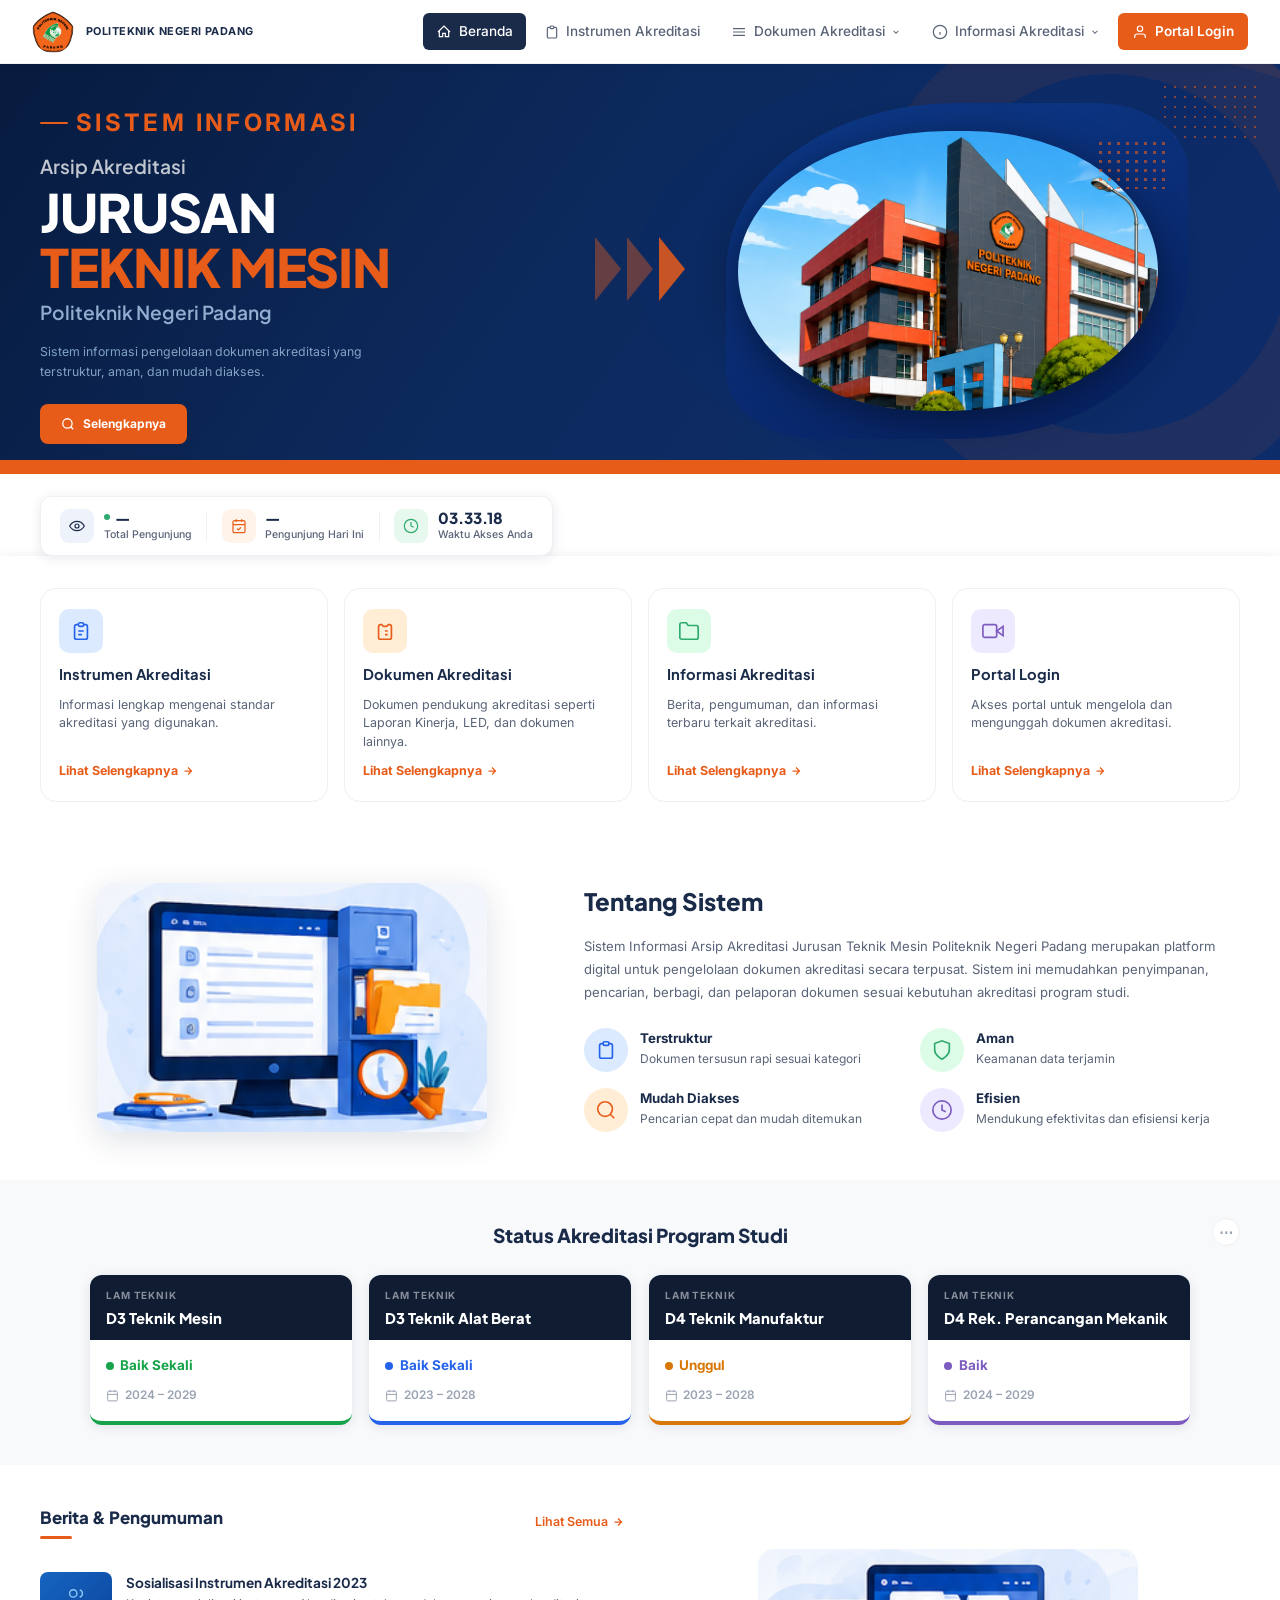
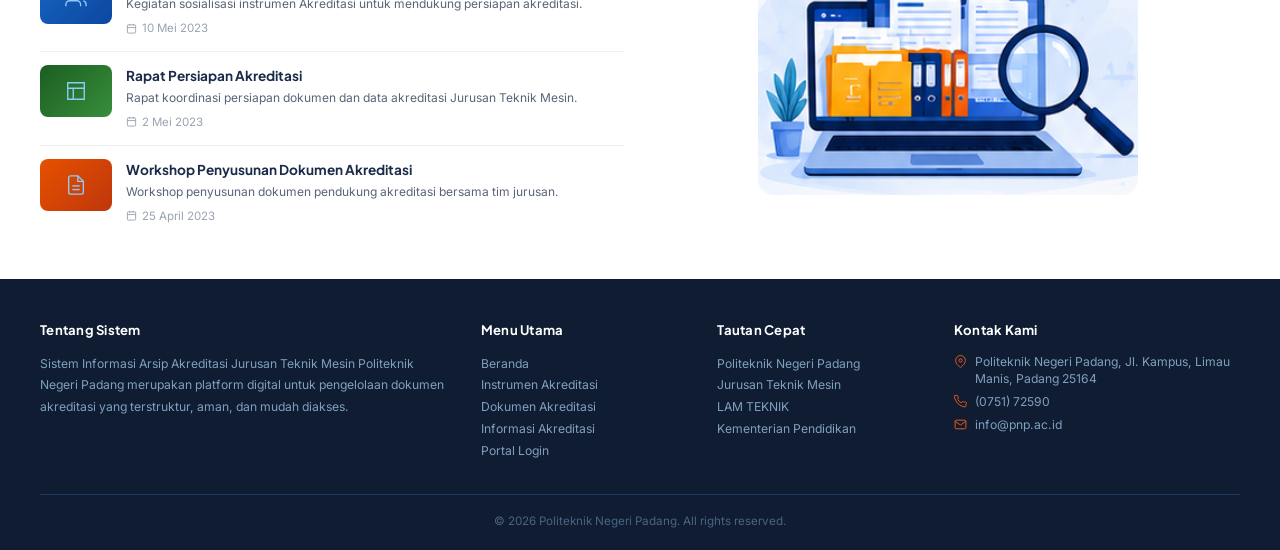
==== index.html @ b5546f2d "Update konten website" ====
<!DOCTYPE html>
<html lang="id">
<head>
  <meta charset="UTF-8" />
  <meta name="viewport" content="width=device-width, initial-scale=1.0" />
  <title>Arsip Akreditasi JTM – Politeknik Negeri Padang</title>
  <link href="https://fonts.googleapis.com/css2?family=Plus+Jakarta+Sans:wght@400;500;600;700;800&family=Inter:wght@400;500;600&display=swap" rel="stylesheet" />
  <style>
    :root {
      --navy:    #1a2b4a;
      --navy-dk: #0f1c32;
      --orange:  #e85c1a;
      --orange-lt: #f47c44;
      --sky:     #d6eaf8;
      --white:   #ffffff;
      --gray-50: #f8f9fb;
      --gray-100:#eef0f4;
      --gray-400:#9aa3b2;
      --gray-600:#5a6478;
      --gray-800:#2d3444;
      --green:   #2eab6e;
      --purple:  #7c5cbf;
      --r: 10px;
      --r-lg: 16px;
      --shadow: 0 2px 12px rgba(26,43,74,.10);
      --shadow-lg: 0 8px 32px rgba(26,43,74,.14);
    }

    *, *::before, *::after { box-sizing: border-box; margin: 0; padding: 0; }

html {
    scroll-behavior: smooth;
}

#tentang {
    scroll-margin-top: 100px;
}

    body {
      font-family: 'Inter', sans-serif;
      background: var(--white);
      color: var(--gray-800);
      line-height: 1.6;
    }

    /* NAVBAR */
    nav {
      position: sticky; top: 0; z-index: 100;
      background: var(--white);
      border-bottom: 1px solid var(--gray-100);
      box-shadow: 0 1px 8px rgba(0,0,0,.06);
      display: flex; align-items: center;
      padding: 0 2rem;
      height: 64px;
      gap: 1.5rem;
    }
    .nav-brand { display: flex; align-items: center; gap: .75rem; text-decoration: none; }
    .nav-logo { width: 42px; height: 42px; background: transparent; border-radius: 50%; display: flex; align-items: center; justify-content: center; flex-shrink: 0; }
    .nav-brand-text { line-height: 1.1; }
    .nav-brand-text .inst { font-size: .68rem; font-weight: 700; color: var(--navy); letter-spacing: .04em; text-transform: uppercase; }
    .nav-links { display: flex; gap: .25rem; margin-left: auto; align-items: center; list-style: none; }
    .nav-links a {
      display: flex; align-items: center; gap: .4rem;
      padding: .45rem .85rem; border-radius: 6px;
      font-size: .85rem; font-weight: 500;
      color: var(--gray-600); text-decoration: none;
      transition: background .15s, color .15s;
    }
    .nav-links a:hover { background: var(--gray-50); color: var(--navy); }
    .nav-links a.active { background: var(--navy); color: var(--white); }
    .nav-links .btn-login {
      background: var(--orange); color: var(--white);
      border-radius: 6px; padding: .45rem .9rem;
      font-size: .85rem; font-weight: 600;
      text-decoration: none; transition: background .15s;
    }
    .nav-links .btn-login:hover { background: var(--orange-lt); }
    .nav-icon { width: 16px; height: 16px; stroke: currentColor; fill: none; stroke-width: 1.8; }

    /* DROPDOWN */
    .nav-item { position: relative; }
    .nav-item > a {
      display: flex; align-items: center; gap: .4rem;
      padding: .45rem .85rem; border-radius: 6px;
      font-size: .85rem; font-weight: 500;
      color: var(--gray-600); text-decoration: none;
      transition: background .15s, color .15s;
      cursor: pointer;
    }
    .nav-item > a:hover { background: var(--gray-50); color: var(--navy); }
    .nav-item .chevron { width: 10px; height: 10px; stroke: currentColor; fill: none; stroke-width: 2.5; transition: transform .2s; }
    .dropdown-menu {
      display: none;
      position: absolute; top: calc(100% + 8px); left: 0;
      background: var(--white);
      border: 1px solid var(--gray-100);
      border-radius: 10px;
      box-shadow: 0 8px 32px rgba(26,43,74,.14);
      min-width: 220px;
      padding: .4rem 0;
      z-index: 200;
    }
    .dropdown-menu a {
      display: flex; align-items: center; gap: .5rem;
      padding: .55rem 1rem;
      font-size: .82rem; font-weight: 500;
      color: var(--gray-600); text-decoration: none;
      border-radius: 0;
      transition: background .12s, color .12s;
    }
    .dropdown-menu a:hover { background: var(--gray-50); color: var(--navy); }
    .dropdown-menu .dot { width: 6px; height: 6px; border-radius: 50%; background: var(--orange); flex-shrink: 0; }

    /* HERO */
    .hero {
      position: relative;
      height: 410px;
      background: linear-gradient(125deg, #071b3e 0%, #0d2a5e 45%, #102f6e 100%);
      display: grid;
      grid-template-columns: 1fr 1fr;
      overflow: hidden;
    }
    .hero-arc {
      position: absolute; right: -80px; top: -60px;
      width: 500px; height: 500px; border-radius: 50%;
      border: 70px solid var(--orange); opacity: .15;
      z-index: 1; pointer-events: none;
    }
    .hero::before {
      content: ''; position: absolute;
      top: 18px; right: 20px;
      width: 100px; height: 60px;
      background-image: radial-gradient(circle, rgba(232,92,26,.55) 1.5px, transparent 1.5px);
      background-size: 10px 10px;
      pointer-events: none;
      z-index: 2;
    }
    .hero-wave { position: absolute; bottom: 0; right: 0; width: 58%; height: 100%; pointer-events: none; z-index: 1; }
    .hero-wave svg { width: 100%; height: 100%; }
    .hero-content {
      position: relative; z-index: 3;
      display: flex; flex-direction: column; justify-content: center;
      padding: 2.5rem 2rem 2rem 2.5rem;
    }
    .hero-eyebrow {
      font-size: 1.5rem; font-weight: 700; letter-spacing: .14em;
      text-transform: uppercase; color: var(--orange);
      margin-bottom: .55rem;
      display: flex; align-items: center; gap: .5rem;
    }
    .hero-eyebrow::before { content: ''; display: inline-block; width: 28px; height: 2px; background: var(--orange); border-radius: 2px; }
    .hero-title-sm { font-family: 'Plus Jakarta Sans', sans-serif; font-size: 1.2rem; font-weight: 600; color: rgba(255,255,255,.75); margin-bottom: .1rem; }
    .hero-title { font-family: 'Plus Jakarta Sans', sans-serif; font-size: 3.3rem; font-weight: 800; line-height: 1.05; color: var(--white); letter-spacing: -.02em; margin-bottom: .15rem; }
    .hero-title span { color: var(--orange); display: block; }
    .hero-subtitle { font-family: 'Plus Jakarta Sans', sans-serif; font-size: 1.2rem; font-weight: 600; color: rgba(180,210,240,.8); margin-bottom: .9rem; }
    .hero-desc { font-size: .77rem; color: rgba(160,195,225,.8); max-width: 360px; margin-bottom: 1.4rem; line-height: 1.6; }
    .btn-primary {
      display: inline-flex; align-items: center; gap: .5rem;
      background: var(--orange); color: var(--white);
      font-weight: 700; font-size: .75rem;
      padding: .65rem 1.3rem; border-radius: 8px;
      text-decoration: none; border: none; cursor: pointer;
      transition: background .15s, transform .15s;
      width: fit-content; margin-bottom: 1.6rem;
    }
    .btn-primary:hover { background: var(--orange-lt); transform: translateY(-1px); }
    .btn-primary svg { width: 14px; height: 14px; stroke: currentColor; fill: none; stroke-width: 2.2; }
    .hero-visual { position: relative; z-index: 3; display: flex; align-items: center; justify-content: center; padding: 0 1.5rem 1.5rem 0; }
    .hero-img-wrap { position: relative; width: 100%; max-width: 420px; height: 280px; }
    .hero-img-bg { position: absolute; right: -30px; top: 50%; transform: translateY(-50%); width: 110%; height: 120%; background: linear-gradient(160deg, #0d3a8a 0%, #072060 100%); border-radius: 50% 20% 50% 20%; z-index: 0; }
    .hero-img-container { position: relative; z-index: 2; width: 100%; height: 100%; border-radius: 50% 45% 50% 45% / 50% 50% 50% 50%; overflow: hidden; box-shadow: 0 8px 40px rgba(0,0,0,.45); }
    .hero-img-container img { width: 100%; height: 100%; object-fit: cover; object-position: 40% 20%; }
    .hero-chevrons { position: absolute; left: 50%; top: 50%; transform: translate(-50%, -50%); z-index: 4; display: flex; gap: 6px; }
    .chev { display: block; width: 0; height: 0; border-top: 32px solid transparent; border-bottom: 32px solid transparent; border-left: 26px solid rgba(232,92,26,.85); }
    .chev.dim { border-left-color: rgba(232,92,26,.4); }
    .deco-dots { position: absolute; top: 8px; right: -8px; width: 70px; height: 50px; background-image: radial-gradient(circle, rgba(232,92,26,.6) 1.5px, transparent 1.5px); background-size: 9px 9px; z-index: 5; }
    .hero-bottom-curve { position: absolute; bottom: 0; left: 0; right: 0; height: 14px; background: var(--orange); z-index: 4; }

    /* FEATURE CARDS */
    .features { display: grid; grid-template-columns: repeat(4, 1fr); gap: 1rem; padding: 2rem 2.5rem; background: var(--white); box-shadow: var(--shadow); }
    .feat-card { display: flex; flex-direction: column; gap: .6rem; padding: 1.25rem 1.1rem; border: 1px solid var(--gray-100); border-radius: var(--r-lg); background: var(--white); cursor: pointer; transition: box-shadow .2s, transform .2s; }
    .feat-card:hover { box-shadow: var(--shadow-lg); transform: translateY(-2px); }
    .feat-icon-wrap { width: 44px; height: 44px; border-radius: 10px; display: flex; align-items: center; justify-content: center; }
    .feat-icon-wrap.blue { background: #dbeafe; } .feat-icon-wrap.orange { background: #ffedd5; }
    .feat-icon-wrap.green { background: #dcfce7; } .feat-icon-wrap.purple { background: #ede9fe; }
    .feat-icon { width: 22px; height: 22px; stroke-width: 1.8; fill: none; }
    .feat-icon.blue { stroke: #2563eb; } .feat-icon.orange { stroke: var(--orange); }
    .feat-icon.green { stroke: var(--green); } .feat-icon.purple { stroke: var(--purple); }
    .feat-card h3 { font-family: 'Plus Jakarta Sans', sans-serif; font-size: .92rem; font-weight: 700; color: var(--navy); }
    .feat-card p { font-size: .78rem; color: var(--gray-600); line-height: 1.5; flex: 1; }
    .feat-link { display: inline-flex; align-items: center; gap: .3rem; font-size: .78rem; font-weight: 700; color: var(--orange); text-decoration: none; }
    .feat-link:hover { text-decoration: underline; }
    .feat-link svg { width: 12px; height: 12px; stroke: currentColor; fill: none; stroke-width: 2.5; }

    /* ABOUT SECTION */
    .about-section {
      display: grid;
      grid-template-columns: 1fr 1.3fr;
      gap: 2.5rem;
      padding: 3rem 2.5rem;
      background: var(--white);
      align-items: center;
    }
    .about-visual {
      display: flex; align-items: center; justify-content: center;
    }
    .about-visual img {
      width: 100%; border-radius: var(--r-lg);
      box-shadow: var(--shadow-lg);
      max-height: 320px; object-fit: cover;
    }
    .about-visual-placeholder {
      width: 100%; height: 280px;
      background: linear-gradient(135deg, #dbeafe 0%, #ede9fe 100%);
      border-radius: var(--r-lg);
      display: flex; align-items: center; justify-content: center;
      flex-direction: column; gap: 1rem;
    }
    .about-visual-placeholder svg { width: 80px; height: 80px; stroke: #2563eb; fill: none; stroke-width: 1; opacity: .5; }
    .about-visual-placeholder span { font-size: .8rem; color: var(--gray-400); }
    .about-title {
      font-family: 'Plus Jakarta Sans', sans-serif;
      font-size: 1.5rem; font-weight: 800;
      color: var(--navy); margin-bottom: .9rem;
    }
    .about-desc {
      font-size: .82rem; color: var(--gray-600);
      line-height: 1.75; margin-bottom: 1.5rem;
    }
    .about-features {
      display: grid; grid-template-columns: 1fr 1fr;
      gap: 1rem;
    }
    .about-feat {
      display: flex; align-items: flex-start;
      gap: .75rem;
    }
    .about-feat-icon {
      width: 44px; height: 44px; border-radius: 50%;
      display: flex; align-items: center; justify-content: center;
      flex-shrink: 0;
    }
    .about-feat-icon.blue { background: #dbeafe; }
    .about-feat-icon.green { background: #dcfce7; }
    .about-feat-icon.orange { background: #ffedd5; }
    .about-feat-icon.purple { background: #ede9fe; }
    .about-feat strong { font-size: .83rem; font-weight: 700; color: var(--navy); display: block; margin-bottom: .1rem; }
    .about-feat p { font-size: .75rem; color: var(--gray-600); margin: 0; line-height: 1.4; }

    /* PRODI STATUS SECTION (Kartu Info Program Studi) */
    .prodi-section {
      padding: 2.5rem 2.5rem;
      background: var(--gray-50);
      position: relative;
    }
    .prodi-section-title {
      text-align: center;
      font-family: 'Plus Jakarta Sans', sans-serif;
      font-size: 1.2rem; font-weight: 800;
      color: var(--navy);
      margin-bottom: 1.5rem;
    }
    .prodi-more {
      position: absolute; top: 2.4rem; right: 2.5rem;
      width: 28px; height: 28px; border-radius: 50%;
      background: var(--white); border: 1px solid var(--gray-100);
      display: flex; align-items: center; justify-content: center;
      color: var(--gray-400); font-weight: 700; font-size: .9rem;
      cursor: pointer;
    }
    .prodi-grid {
      display: grid; grid-template-columns: repeat(4, 1fr);
      gap: 1.1rem; max-width: 1100px; margin: 0 auto;
    }
    .prodi-card {
      background: var(--white);
      border-radius: 12px;
      overflow: hidden;
      box-shadow: var(--shadow);
      border-bottom: 4px solid var(--prodi-color, var(--green));
      transition: box-shadow .2s, transform .2s;
    }
    .prodi-card:hover { box-shadow: var(--shadow-lg); transform: translateY(-2px); }
    .prodi-card-header {
      background: var(--navy-dk);
      padding: .85rem 1rem .8rem;
    }
    .prodi-lembaga {
      font-size: .62rem; font-weight: 700;
      letter-spacing: .09em; text-transform: uppercase;
      color: rgba(255,255,255,.5);
      margin-bottom: .3rem;
    }
    .prodi-name {
      font-family: 'Plus Jakarta Sans', sans-serif;
      font-size: .92rem; font-weight: 800;
      color: var(--white); line-height: 1.25;
    }
    .prodi-card-body { padding: .95rem 1rem 1.05rem; }
    .prodi-status {
      display: flex; align-items: center; gap: .4rem;
      font-size: .84rem; font-weight: 700;
      color: var(--prodi-color, var(--green));
      margin-bottom: .55rem;
    }
    .prodi-status .dot {
      width: 8px; height: 8px; border-radius: 50%;
      background: var(--prodi-color, var(--green));
      flex-shrink: 0;
    }
    .prodi-tahun {
      display: flex; align-items: center; gap: .35rem;
      font-size: .74rem; color: var(--gray-400); font-weight: 600;
    }
    .prodi-tahun svg { width: 13px; height: 13px; stroke: currentColor; fill: none; stroke-width: 1.8; }

    /* STATS SECTION (legacy - kept for reference, unused) */
    .stats-section-title {
      font-family: 'Plus Jakarta Sans', sans-serif;
      font-size: 1.1rem; font-weight: 800;
      color: var(--navy); margin-bottom: 1.5rem;
      position: relative; display: inline-block;
    }
    .stats-section-title::before,
    .stats-section-title::after {
      content: ''; position: absolute;
      top: 50%; transform: translateY(-50%);
      width: 40px; height: 2px;
      background: var(--orange); border-radius: 2px;
    }
    .stats-section-title::before { right: calc(100% + 12px); }
    .stats-section-title::after  { left:  calc(100% + 12px); }

    /* MAIN CONTENT */
    .main-content { display: grid; grid-template-columns: 1fr 1fr; gap: 2rem; padding: 2.5rem; background: var(--white); align-items: center; }
    .section-header { display: flex; align-items: center; justify-content: space-between; margin-bottom: 1.2rem; }
    .section-title { font-family: 'Plus Jakarta Sans', sans-serif; font-size: 1.05rem; font-weight: 800; color: var(--navy); position: relative; padding-bottom: .4rem; }
    .section-title::after { content: ''; position: absolute; bottom: 0; left: 0; width: 32px; height: 3px; background: var(--orange); border-radius: 2px; }
    .link-all { font-size: .78rem; font-weight: 600; color: var(--orange); text-decoration: none; display: flex; align-items: center; gap: .25rem; }
    .link-all svg { width: 12px; height: 12px; stroke: currentColor; fill: none; stroke-width: 2.5; }
    .link-all:hover { text-decoration: underline; }
    .news-card { display: flex; gap: .9rem; align-items: flex-start; padding: .85rem 0; border-bottom: 1px solid var(--gray-100); cursor: pointer; transition: opacity .15s; }
    .news-card:last-child { border-bottom: none; }
    .news-card:hover { opacity: .82; }
    .news-thumb-inner { width: 72px; height: 52px; border-radius: 8px; background: linear-gradient(135deg, #1565c0, #0d47a1); display: flex; align-items: center; justify-content: center; flex-shrink: 0; }
    .news-thumb-inner svg { width: 22px; height: 22px; stroke: #90caf9; fill: none; stroke-width: 1.5; }
    .news-body { flex: 1; }
    .news-body h4 { font-family: 'Plus Jakarta Sans', sans-serif; font-size: .85rem; font-weight: 700; color: var(--navy); margin-bottom: .2rem; }
    .news-body p { font-size: .75rem; color: var(--gray-600); line-height: 1.4; margin-bottom: .35rem; }
    .news-date { display: flex; align-items: center; gap: .3rem; font-size: .72rem; color: var(--gray-400); }
    .news-date svg { width: 11px; height: 11px; stroke: currentColor; fill: none; stroke-width: 2; }
    .news-illustration { display: flex; align-items: center; justify-content: center; }
    .news-illustration img { width: 100%; max-width: 380px; border-radius: 16px; }
    .news-illustration-placeholder {
      width: 100%; max-width: 380px; height: 280px;
      background: linear-gradient(135deg, #fff3e0 0%, #fce4ec 100%);
      border-radius: 16px;
      display: flex; align-items: center; justify-content: center;
      flex-direction: column; gap: 1rem;
    }
    .news-illustration-placeholder svg { width: 90px; height: 90px; stroke: var(--orange); fill: none; stroke-width: .8; opacity: .4; }
    .news-illustration-placeholder span { font-size: .8rem; color: var(--gray-400); }

    /* FOOTER */
    footer { background: var(--navy-dk); padding: 2.5rem 2.5rem 1.2rem; color: #7fa0bc; }
    .footer-grid { display: grid; grid-template-columns: 2fr 1fr 1fr 1.4fr; gap: 2rem; margin-bottom: 2rem; }
    .footer-col h5 { font-family: 'Plus Jakarta Sans', sans-serif; font-size: .82rem; font-weight: 700; color: var(--white); margin-bottom: .8rem; letter-spacing: .02em; }
    .footer-col p, .footer-col a { font-size: .76rem; color: #7fa0bc; line-height: 1.8; text-decoration: none; display: block; }
    .footer-col a:hover { color: var(--orange-lt); }
    .footer-contact-item { display: flex; align-items: flex-start; gap: .5rem; font-size: .76rem; color: #7fa0bc; margin-bottom: .4rem; line-height: 1.4; }
    .footer-contact-item svg { width: 13px; height: 13px; stroke: var(--orange); fill: none; stroke-width: 1.8; flex-shrink: 0; margin-top: 2px; }
    .footer-bottom { border-top: 1px solid #1e3a60; padding-top: 1.1rem; text-align: center; font-size: .73rem; color: #4a6580; }

    /* STATISTIK PENGUNJUNG */
    .stats-section { position: relative; z-index: 6; margin: 1.4rem 2.5rem 0; }
    .stats-box {
      width: fit-content; max-width: 100%;
      background: var(--white); border-radius: 12px;
      box-shadow: var(--shadow); border: 1px solid var(--gray-100);
      display: flex; align-items: center; padding: .7rem 1.2rem; gap: .9rem;
    }
    .stat-item { display: flex; align-items: center; gap: .6rem; min-width: 0; }
    .stat-icon { width: 34px; height: 34px; border-radius: 9px; display: flex; align-items: center; justify-content: center; flex-shrink: 0; }
    .stat-icon.navy   { background: #eef2fb; }
    .stat-icon.orange { background: #fff3ea; }
    .stat-icon.green  { background: #e7f8ef; }
    .stat-icon svg { width: 16px; height: 16px; fill: none; stroke-width: 1.8; }
    .stat-value { font-family: 'Plus Jakarta Sans', sans-serif; font-size: .95rem; font-weight: 800; color: var(--navy); line-height: 1.15; display: flex; align-items: center; gap: .3rem; }
    .stat-label { font-size: .66rem; color: var(--gray-600); font-weight: 500; margin-top: .05rem; white-space: nowrap; }
    .stat-divider { width: 1px; height: 30px; background: var(--gray-100); flex-shrink: 0; }
    .stats-live-dot { display: inline-block; width: 6px; height: 6px; border-radius: 50%; background: var(--green); animation: statsPulse 1.6s infinite; }
    @keyframes statsPulse { 0%,100% { opacity: 1; } 50% { opacity: .35; } }
    @media (max-width: 768px) {
      .stats-section { margin: 1.2rem 1rem 0; }
      .stats-box { flex-wrap: wrap; width: 100%; padding: 1rem; }
    }

    /* RESPONSIVE */
    @media (max-width: 1024px) {
      .features { grid-template-columns: repeat(2, 1fr); }
      .footer-grid { grid-template-columns: 1fr 1fr; }
      .prodi-grid { grid-template-columns: repeat(2, 1fr); }
    }
    @media (max-width: 768px) {
      .hero { grid-template-columns: 1fr; height: auto; }
      .hero-visual { display: none; }
      .hero-content { padding: 2.5rem 1.5rem; }
      .hero-title { font-size: 2rem; }
      .hero-chevrons { display: none; }
      .features { grid-template-columns: 1fr; padding: 1.5rem; }
      .about-section { grid-template-columns: 1fr; padding: 2rem 1.5rem; }
      .about-visual { display: none; }
      .about-features { grid-template-columns: 1fr; }
      .prodi-section { padding: 2rem 1.5rem; }
      .prodi-grid { grid-template-columns: repeat(2, 1fr); gap: 1rem; }
      .prodi-more { top: 1.9rem; right: 1.5rem; }
      .main-content { grid-template-columns: 1fr; padding: 1.5rem; }
      .news-illustration { display: none; }
      nav { padding: 0 1rem; }
      .nav-links li:not(:last-child) { display: none; }
      .footer-grid { grid-template-columns: 1fr; }
    }
  </style>
</head>
<body>

<!-- NAVBAR -->
<nav>
  <a href="#" class="nav-brand">
    <div class="nav-logo">
      <img src="logopnp.png" style="width:42px; height:42px; border-radius:50%; object-fit:cover;">
    </div>
    <div class="nav-brand-text">
      <div class="inst">Politeknik Negeri Padang</div>
    </div>
  </a>
  <ul class="nav-links">
    <li>
      <a href="index.html" class="active">
        <svg class="nav-icon" viewBox="0 0 24 24"><path d="M3 12L12 3l9 9M5 10v9h5v-5h4v5h5v-9"/></svg>
        Beranda
      </a>
    </li>
    <li>
      <a href="instrumen.html">
        <svg class="nav-icon" viewBox="0 0 24 24"><path d="M9 5H7a2 2 0 00-2 2v12a2 2 0 002 2h10a2 2 0 002-2V7a2 2 0 00-2-2h-2M9 5a2 2 0 002 2h2a2 2 0 002-2M9 5a2 2 0 012-2h2a2 2 0 012 2"/></svg>
        Instrumen Akreditasi
      </a>
    </li>
    <li class="nav-item">
      <a href="dokumen.html">
        <svg class="nav-icon" viewBox="0 0 24 24"><path d="M3 7h18M3 12h18M3 17h18"/></svg>
        Dokumen Akreditasi
        <svg class="chevron" viewBox="0 0 24 24"><path d="M6 9l6 6 6-6"/></svg>
      </a>
      <div class="dropdown-menu">
        <a href="d3tme.html"><span class="dot"></span>D3 Teknik Mesin</a>
        <a href="d3tab.html"><span class="dot"></span>D3 Teknik Alat Berat</a>
        <a href="d4tma.html"><span class="dot"></span>D4 Teknik Manufaktur</a>
        <a href="d4rpm.html"><span class="dot"></span>D4 Rekayasa Perancangan Mekanik</a>
      </div>
    </li>
    <li class="nav-item">
      <a href="#">
        <svg class="nav-icon" viewBox="0 0 24 24"><circle cx="12" cy="12" r="10"/><path d="M12 16v-4M12 8h.01"/></svg>
        Informasi Akreditasi
        <svg class="chevron" viewBox="0 0 24 24"><path d="M6 9l6 6 6-6"/></svg>
      </a>
      <div class="dropdown-menu">
        <a href="status.html"><span class="dot"></span>Status Akreditasi</a>
        <a href="tim.html"><span class="dot"></span>Tim Akreditasi</a>
        <a href="kegiatan.html"><span class="dot"></span>Kegiatan Akreditasi</a>
      </div>
    </li>
    <li>
      <a href="portal.html" class="btn-login">
        <svg class="nav-icon" viewBox="0 0 24 24"><path d="M20 21v-2a4 4 0 00-4-4H8a4 4 0 00-4 4v2"/><circle cx="12" cy="7" r="4"/></svg>
        Portal Login
      </a>
    </li>
  </ul>
</nav>

<!-- HERO -->
<section class="hero">
  <div class="hero-arc"></div>
  <div class="hero-wave">
    <svg viewBox="0 0 600 420" preserveAspectRatio="none" xmlns="http://www.w3.org/2000/svg">
      <ellipse cx="420" cy="210" rx="340" ry="230" fill="rgba(10,40,100,0.45)"/>
    </svg>
  </div>
  <div class="hero-content">
    <div class="hero-eyebrow">Sistem Informasi</div>
    <div class="hero-title-sm">Arsip Akreditasi</div>
    <h1 class="hero-title">JURUSAN<br><span>TEKNIK MESIN</span></h1>
    <p class="hero-subtitle">Politeknik Negeri Padang</p>
    <p class="hero-desc">Sistem informasi pengelolaan dokumen akreditasi yang terstruktur, aman, dan mudah diakses.</p>
    <a href="#tentang" class="btn-primary">
  <svg viewBox="0 0 24 24"><circle cx="11" cy="11" r="8"/><path d="M21 21l-4.35-4.35"/></svg>
  Selengkapnya
</a>
  </div>
  <div class="hero-chevrons">
    <span class="chev dim"></span>
    <span class="chev dim"></span>
    <span class="chev"></span>
  </div>
  <div class="hero-visual">
    <div class="hero-img-wrap">
      <div class="hero-img-bg"></div>
      <div class="deco-dots"></div>
      <div class="hero-img-container">
        <img src="gambar gedung.png" alt="Gedung Politeknik Negeri Padang">
      </div>
    </div>
  </div>
  <div class="hero-bottom-curve"></div>
</section>

<!-- STATISTIK PENGUNJUNG -->
<section class="stats-section">
  <div class="stats-box">
    <div class="stat-item">
      <div class="stat-icon navy">
        <svg viewBox="0 0 24 24" stroke="#1a2b4a"><path d="M1 12s4-7 11-7 11 7 11 7-4 7-11 7-11-7-11-7z"/><circle cx="12" cy="12" r="3"/></svg>
      </div>
      <div>
        <div class="stat-value"><span class="stats-live-dot"></span><span id="stat-total">0</span></div>
        <div class="stat-label">Total Pengunjung</div>
      </div>
    </div>
    <div class="stat-divider"></div>
    <div class="stat-item">
      <div class="stat-icon orange">
        <svg viewBox="0 0 24 24" stroke="#e85c1a"><rect x="3" y="4" width="18" height="18" rx="2"/><path d="M16 2v4M8 2v4M3 10h18"/><path d="M9 16l2 2 4-4"/></svg>
      </div>
      <div>
        <div class="stat-value" id="stat-today">0</div>
        <div class="stat-label">Pengunjung Hari Ini</div>
      </div>
    </div>
    <div class="stat-divider"></div>
    <div class="stat-item">
      <div class="stat-icon green">
        <svg viewBox="0 0 24 24" stroke="#2eab6e"><circle cx="12" cy="12" r="10"/><polyline points="12 6 12 12 16 14"/></svg>
      </div>
      <div>
        <div class="stat-value" id="stat-time">--:--:--</div>
        <div class="stat-label">Waktu Akses Anda</div>
      </div>
    </div>
  </div>
</section>

<!-- FEATURE CARDS -->
<section class="features">
  <div class="feat-card">
    <div class="feat-icon-wrap blue"><svg class="feat-icon blue" viewBox="0 0 24 24"><path d="M9 5H7a2 2 0 00-2 2v12a2 2 0 002 2h10a2 2 0 002-2V7a2 2 0 00-2-2h-2M9 5a2 2 0 002 2h2a2 2 0 002-2M9 5a2 2 0 012-2h2a2 2 0 012 2M9 12h6M9 16h4"/></svg></div>
    <h3>Instrumen Akreditasi</h3>
    <p>Informasi lengkap mengenai standar akreditasi yang digunakan.</p>
    <a href="instrumen.html" class="feat-link">Lihat Selengkapnya <svg viewBox="0 0 24 24"><path d="M5 12h14M12 5l7 7-7 7"/></svg></a>
  </div>
  <div class="feat-card">
    <div class="feat-icon-wrap orange"><svg class="feat-icon orange" viewBox="0 0 24 24"><path d="M9 5H7a2 2 0 00-2 2v12a2 2 0 002 2h10a2 2 0 002-2V7a2 2 0 00-2-2h-2M9 5a2 2 0 002 2h2a2 2 0 002-2M12 12h3M12 16h3M9 12h.01M9 16h.01"/></svg></div>
    <h3>Dokumen Akreditasi</h3>
    <p>Dokumen pendukung akreditasi seperti Laporan Kinerja, LED, dan dokumen lainnya.</p>
    <a href="d3tme.html" class="feat-link">Lihat Selengkapnya <svg viewBox="0 0 24 24"><path d="M5 12h14M12 5l7 7-7 7"/></svg></a>
  </div>
  <div class="feat-card">
    <div class="feat-icon-wrap green"><svg class="feat-icon green" viewBox="0 0 24 24"><path d="M22 19a2 2 0 01-2 2H4a2 2 0 01-2-2V5a2 2 0 012-2h5l2 3h9a2 2 0 012 2z"/></svg></div>
    <h3>Informasi Akreditasi</h3>
    <p>Berita, pengumuman, dan informasi terbaru terkait akreditasi.</p>
    <a href="status.html" class="feat-link">Lihat Selengkapnya <svg viewBox="0 0 24 24"><path d="M5 12h14M12 5l7 7-7 7"/></svg></a>
  </div>
  <div class="feat-card">
    <div class="feat-icon-wrap purple"><svg class="feat-icon purple" viewBox="0 0 24 24"><path d="M23 7l-7 5 7 5V7z"/><rect x="1" y="5" width="15" height="14" rx="2" ry="2"/></svg></div>
    <h3>Portal Login</h3>
    <p>Akses portal untuk mengelola dan mengunggah dokumen akreditasi.</p>
    <a href="portal.html" class="feat-link">Lihat Selengkapnya <svg viewBox="0 0 24 24"><path d="M5 12h14M12 5l7 7-7 7"/></svg></a>
  </div>
</section>

<!-- TENTANG SISTEM -->
<section id="tentang" class="about-section">
  <div class="about-visual">
    <!-- Ganti src="ilustrasi.png" dengan gambar kamu. Jika belum ada, placeholder akan tampil -->
    <img src="ilustrasi.png" alt="Ilustrasi Sistem"
    style="width:390px; height:auto;"
         onerror="this.style.display='none'; this.nextElementSibling.style.display='flex';">
    <div class="about-visual-placeholder" style="display:none;">
      <svg viewBox="0 0 24 24"><rect x="2" y="3" width="20" height="14" rx="2"/><path d="M8 21h8M12 17v4"/><path d="M6 8h.01M9 8h6M6 11h12"/></svg>
      <span>ilustrasi.png</span>
    </div>
  </div>
  <div class="about-content">
    <h2 class="about-title">Tentang Sistem</h2>
    <p class="about-desc">
      Sistem Informasi Arsip Akreditasi Jurusan Teknik Mesin Politeknik Negeri Padang
      merupakan platform digital untuk pengelolaan dokumen akreditasi secara terpusat.
      Sistem ini memudahkan penyimpanan, pencarian, berbagi, dan pelaporan dokumen
      sesuai kebutuhan akreditasi program studi.
    </p>
    <div class="about-features">
      <div class="about-feat">
        <div class="about-feat-icon blue">
          <svg viewBox="0 0 24 24" fill="none" stroke="#2563eb" stroke-width="1.8" width="22" height="22"><path d="M9 5H7a2 2 0 00-2 2v12a2 2 0 002 2h10a2 2 0 002-2V7a2 2 0 00-2-2h-2"/><rect x="9" y="3" width="6" height="4" rx="1"/></svg>
        </div>
        <div><strong>Terstruktur</strong><p>Dokumen tersusun rapi sesuai kategori</p></div>
      </div>
      <div class="about-feat">
        <div class="about-feat-icon green">
          <svg viewBox="0 0 24 24" fill="none" stroke="#2eab6e" stroke-width="1.8" width="22" height="22"><path d="M12 22s8-4 8-10V5l-8-3-8 3v7c0 6 8 10 8 10z"/></svg>
        </div>
        <div><strong>Aman</strong><p>Keamanan data terjamin</p></div>
      </div>
      <div class="about-feat">
        <div class="about-feat-icon orange">
          <svg viewBox="0 0 24 24" fill="none" stroke="#e85c1a" stroke-width="1.8" width="22" height="22"><circle cx="11" cy="11" r="8"/><path d="M21 21l-4.35-4.35"/></svg>
        </div>
        <div><strong>Mudah Diakses</strong><p>Pencarian cepat dan mudah ditemukan</p></div>
      </div>
      <div class="about-feat">
        <div class="about-feat-icon purple">
          <svg viewBox="0 0 24 24" fill="none" stroke="#7c5cbf" stroke-width="1.8" width="22" height="22"><circle cx="12" cy="12" r="10"/><polyline points="12 6 12 12 16 14"/></svg>
        </div>
        <div><strong>Efisien</strong><p>Mendukung efektivitas dan efisiensi kerja</p></div>
      </div>
    </div>
  </div>
</section>

<!-- KARTU INFO PROGRAM STUDI -->
<section class="prodi-section">
  <h2 class="prodi-section-title">Status Akreditasi Program Studi</h2>
  <div class="prodi-more">⋯</div>
  <div class="prodi-grid">
    <div class="prodi-card" style="--prodi-color:#16a34a;">
      <div class="prodi-card-header">
        <div class="prodi-lembaga">LAM Teknik</div>
        <div class="prodi-name">D3 Teknik Mesin</div>
      </div>
      <div class="prodi-card-body">
        <div class="prodi-status"><span class="dot"></span>Baik Sekali</div>
        <div class="prodi-tahun">
          <svg viewBox="0 0 24 24"><rect x="3" y="4" width="18" height="18" rx="2"/><path d="M16 2v4M8 2v4M3 10h18"/></svg>
          2024 – 2029
        </div>
      </div>
    </div>
    <div class="prodi-card" style="--prodi-color:#2563eb;">
      <div class="prodi-card-header">
        <div class="prodi-lembaga">LAM Teknik</div>
        <div class="prodi-name">D3 Teknik Alat Berat</div>
      </div>
      <div class="prodi-card-body">
        <div class="prodi-status"><span class="dot"></span>Baik Sekali</div>
        <div class="prodi-tahun">
          <svg viewBox="0 0 24 24"><rect x="3" y="4" width="18" height="18" rx="2"/><path d="M16 2v4M8 2v4M3 10h18"/></svg>
          2023 – 2028
        </div>
      </div>
    </div>
    <div class="prodi-card" style="--prodi-color:#d97706;">
      <div class="prodi-card-header">
        <div class="prodi-lembaga">LAM Teknik</div>
        <div class="prodi-name">D4 Teknik Manufaktur</div>
      </div>
      <div class="prodi-card-body">
        <div class="prodi-status"><span class="dot"></span>Unggul</div>
        <div class="prodi-tahun">
          <svg viewBox="0 0 24 24"><rect x="3" y="4" width="18" height="18" rx="2"/><path d="M16 2v4M8 2v4M3 10h18"/></svg>
          2023 – 2028
        </div>
      </div>
    </div>
    <div class="prodi-card" style="--prodi-color:#7c5cbf;">
      <div class="prodi-card-header">
        <div class="prodi-lembaga">LAM Teknik</div>
        <div class="prodi-name">D4 Rek. Perancangan Mekanik</div>
      </div>
      <div class="prodi-card-body">
        <div class="prodi-status"><span class="dot"></span>Baik</div>
        <div class="prodi-tahun">
          <svg viewBox="0 0 24 24"><rect x="3" y="4" width="18" height="18" rx="2"/><path d="M16 2v4M8 2v4M3 10h18"/></svg>
          2024 – 2029
        </div>
      </div>
    </div>
  </div>
</section>

<!-- MAIN CONTENT -->
<section class="main-content">
  <div>
    <div class="section-header">
  <h2 class="section-title">Berita &amp; Pengumuman</h2>
  <a href="kegiatan.html" class="link-all">Lihat Semua <svg viewBox="0 0 24 24"><path d="M5 12h14M12 5l7 7-7 7"/></svg></a>
</div>
    <div class="news-card">
      <div class="news-thumb-inner"><svg viewBox="0 0 24 24"><path d="M17 21v-2a4 4 0 00-4-4H5a4 4 0 00-4 4v2"/><circle cx="9" cy="7" r="4"/><path d="M23 21v-2a4 4 0 00-3-3.87M16 3.13a4 4 0 010 7.75"/></svg></div>
      <div class="news-body">
        <h4>Sosialisasi Instrumen Akreditasi 2023</h4>
        <p>Kegiatan sosialisasi instrumen Akreditasi untuk mendukung persiapan akreditasi.</p>
        <div class="news-date"><svg viewBox="0 0 24 24"><rect x="3" y="4" width="18" height="18" rx="2"/><path d="M16 2v4M8 2v4M3 10h18"/></svg>10 Mei 2023</div>
      </div>
    </div>
    <div class="news-card">
      <div class="news-thumb-inner" style="background:linear-gradient(135deg,#1b5e20,#388e3c)"><svg viewBox="0 0 24 24"><path d="M3 3h18v18H3zM3 9h18M9 21V9"/></svg></div>
      <div class="news-body">
        <h4>Rapat Persiapan Akreditasi</h4>
        <p>Rapat koordinasi persiapan dokumen dan data akreditasi Jurusan Teknik Mesin.</p>
        <div class="news-date"><svg viewBox="0 0 24 24"><rect x="3" y="4" width="18" height="18" rx="2"/><path d="M16 2v4M8 2v4M3 10h18"/></svg>2 Mei 2023</div>
      </div>
    </div>
    <div class="news-card">
      <div class="news-thumb-inner" style="background:linear-gradient(135deg,#e65100,#bf360c)"><svg viewBox="0 0 24 24"><path d="M14 2H6a2 2 0 00-2 2v16a2 2 0 002 2h12a2 2 0 002-2V8z"/><polyline points="14 2 14 8 20 8"/><line x1="16" y1="13" x2="8" y2="13"/><line x1="16" y1="17" x2="8" y2="17"/></svg></div>
      <div class="news-body">
        <h4>Workshop Penyusunan Dokumen Akreditasi</h4>
        <p>Workshop penyusunan dokumen pendukung akreditasi bersama tim jurusan.</p>
        <div class="news-date"><svg viewBox="0 0 24 24"><rect x="3" y="4" width="18" height="18" rx="2"/><path d="M16 2v4M8 2v4M3 10h18"/></svg>25 April 2023</div>
      </div>
    </div>
  </div>
  <div class="news-illustration">
    <!-- Ganti src="ilustrasi2.png" dengan gambar kamu -->
    <img src="ilustrasi2.png" alt="Ilustrasi Dokumen"
         onerror="this.style.display='none'; this.nextElementSibling.style.display='flex';">
    <div class="news-illustration-placeholder" style="display:none;">
      <svg viewBox="0 0 24 24"><path d="M21 15v4a2 2 0 01-2 2H5a2 2 0 01-2-2v-4"/><path d="M17 8l-5-5-5 5"/><path d="M12 3v12"/><rect x="2" y="14" width="20" height="7" rx="1"/></svg>
      <span>ilustrasi2.png</span>
    </div>
  </div>
</section>

<!-- FOOTER -->
<footer>
  <div class="footer-grid">
    <div class="footer-col">
      <h5>Tentang Sistem</h5>
      <p>Sistem Informasi Arsip Akreditasi Jurusan Teknik Mesin Politeknik Negeri Padang merupakan platform digital untuk pengelolaan dokumen akreditasi yang terstruktur, aman, dan mudah diakses.</p>
    </div>
    <div class="footer-col">
      <h5>Menu Utama</h5>
      <a href="index.html">Beranda</a>
      <a href="instrumen.html">Instrumen Akreditasi</a>
      <a href="d3tme.html">Dokumen Akreditasi</a>
      <a href="status.html">Informasi Akreditasi</a>
      <a href="portal.html">Portal Login</a>
    </div>
    <div class="footer-col">
      <h5>Tautan Cepat</h5>
      <a href="https://www.pnp.ac.id/">Politeknik Negeri Padang</a>
      <a href="https://me.pnp.ac.id/">Jurusan Teknik Mesin</a>
      <a href="https://lamteknik.or.id/">LAM TEKNIK</a>
      <a href="https://kemdiktisaintek.go.id/">Kementerian Pendidikan</a>
    </div>
    <div class="footer-col">
      <h5>Kontak Kami</h5>
      <div class="footer-contact-item"><svg viewBox="0 0 24 24"><path d="M21 10c0 7-9 13-9 13S3 17 3 10a9 9 0 0118 0z"/><circle cx="12" cy="10" r="3"/></svg>Politeknik Negeri Padang, Jl. Kampus, Limau Manis, Padang 25164</div>
      <div class="footer-contact-item"><svg viewBox="0 0 24 24"><path d="M22 16.92v3a2 2 0 01-2.18 2 19.79 19.79 0 01-8.63-3.07A19.5 19.5 0 013.07 9.81a19.79 19.79 0 01-3.07-8.7A2 2 0 012.18 1h3a2 2 0 012 1.72c.127.96.361 1.903.7 2.81a2 2 0 01-.45 2.11L6.91 8.15a16 16 0 006.29 6.29l1.51-1.52a2 2 0 012.11-.45c.907.339 1.85.573 2.81.7A2 2 0 0122 16.92z"/></svg>(0751) 72590</div>
      <div class="footer-contact-item"><svg viewBox="0 0 24 24"><path d="M4 4h16c1.1 0 2 .9 2 2v12c0 1.1-.9 2-2 2H4c-1.1 0-2-.9-2-2V6c0-1.1.9-2 2-2z"/><polyline points="22,6 12,13 2,6"/></svg>info@pnp.ac.id</div>
    </div>
  </div>
  <div class="footer-bottom">© 2026 Politeknik Negeri Padang. All rights reserved.</div>
</footer>

<script>
document.querySelectorAll('.nav-item').forEach(item => {
  const menu = item.querySelector('.dropdown-menu');
  if (!menu) return;
  let timeout;

  // Buka saat hover
  item.addEventListener('mouseenter', () => {
    clearTimeout(timeout);
    document.querySelectorAll('.dropdown-menu').forEach(m => m.style.display = 'none');
    menu.style.display = 'block';
  });

  // Tutup dengan delay saat mouse keluar
  item.addEventListener('mouseleave', () => {
    timeout = setTimeout(() => {
      menu.style.display = 'none';
    }, 300);
  });

  // Cegah tutup saat mouse di dalam dropdown
  menu.addEventListener('mouseenter', () => clearTimeout(timeout));
  menu.addEventListener('mouseleave', () => {
    timeout = setTimeout(() => {
      menu.style.display = 'none';
    }, 300);
  });

  // Klik toggle untuk mobile
  item.querySelector('a').addEventListener('click', function(e) {
    e.preventDefault(); // selalu cegah klik langsung ke href
    const isOpen = menu.style.display === 'block';
    document.querySelectorAll('.dropdown-menu').forEach(m => m.style.display = 'none');
    if (!isOpen) menu.style.display = 'block';
  });
});

document.addEventListener('click', function(e) {
  if (!e.target.closest('.nav-item')) {
    document.querySelectorAll('.dropdown-menu').forEach(m => m.style.display = 'none');
  }
});
</script>

<!-- STATISTIK PENGUNJUNG: counter otomatis via CountAPI (gratis, tanpa perlu server sendiri) -->
<script>
(function () {
  // Ganti "pnp-jtm-akreditasi" dengan namespace unik milikmu sendiri agar
  // angkanya tidak bercampur dengan website lain yang kebetulan pakai nama sama.
  const NAMESPACE = 'pnp-jtm-akreditasi-2026';
  const totalEl = document.getElementById('stat-total');
  const todayEl = document.getElementById('stat-today');
  const timeEl  = document.getElementById('stat-time');

  function formatNumber(n) {
    return Number(n).toLocaleString('id-ID');
  }

  // Key harian dibuat otomatis dari tanggal hari ini, jadi "hitungan hari ini"
  // otomatis mulai dari 0 lagi tiap pergantian hari.
  const todayKey = 'harian-' + new Date().toISOString().slice(0, 10);

  // Hit = tambah 1 lalu kembalikan nilai terbaru. Dipanggil tiap kali halaman dibuka,
  // jadi angkanya sama untuk SEMUA pengunjung (bukan cuma di browser sendiri).
  fetch(`https://api.countapi.xyz/hit/${NAMESPACE}/total-pengunjung`)
    .then(r => r.json())
    .then(d => { totalEl.textContent = formatNumber(d.value); })
    .catch(() => { totalEl.textContent = '—'; });

  fetch(`https://api.countapi.xyz/hit/${NAMESPACE}/${todayKey}`)
    .then(r => r.json())
    .then(d => { todayEl.textContent = formatNumber(d.value); })
    .catch(() => { todayEl.textContent = '—'; });

  // Jam real-time (lokal di perangkat pengunjung)
  function updateClock() {
    const now = new Date();
    timeEl.textContent = now.toLocaleTimeString('id-ID', { hour12: false });
  }
  updateClock();
  setInterval(updateClock, 1000);
})();
</script>
</body>
</html>
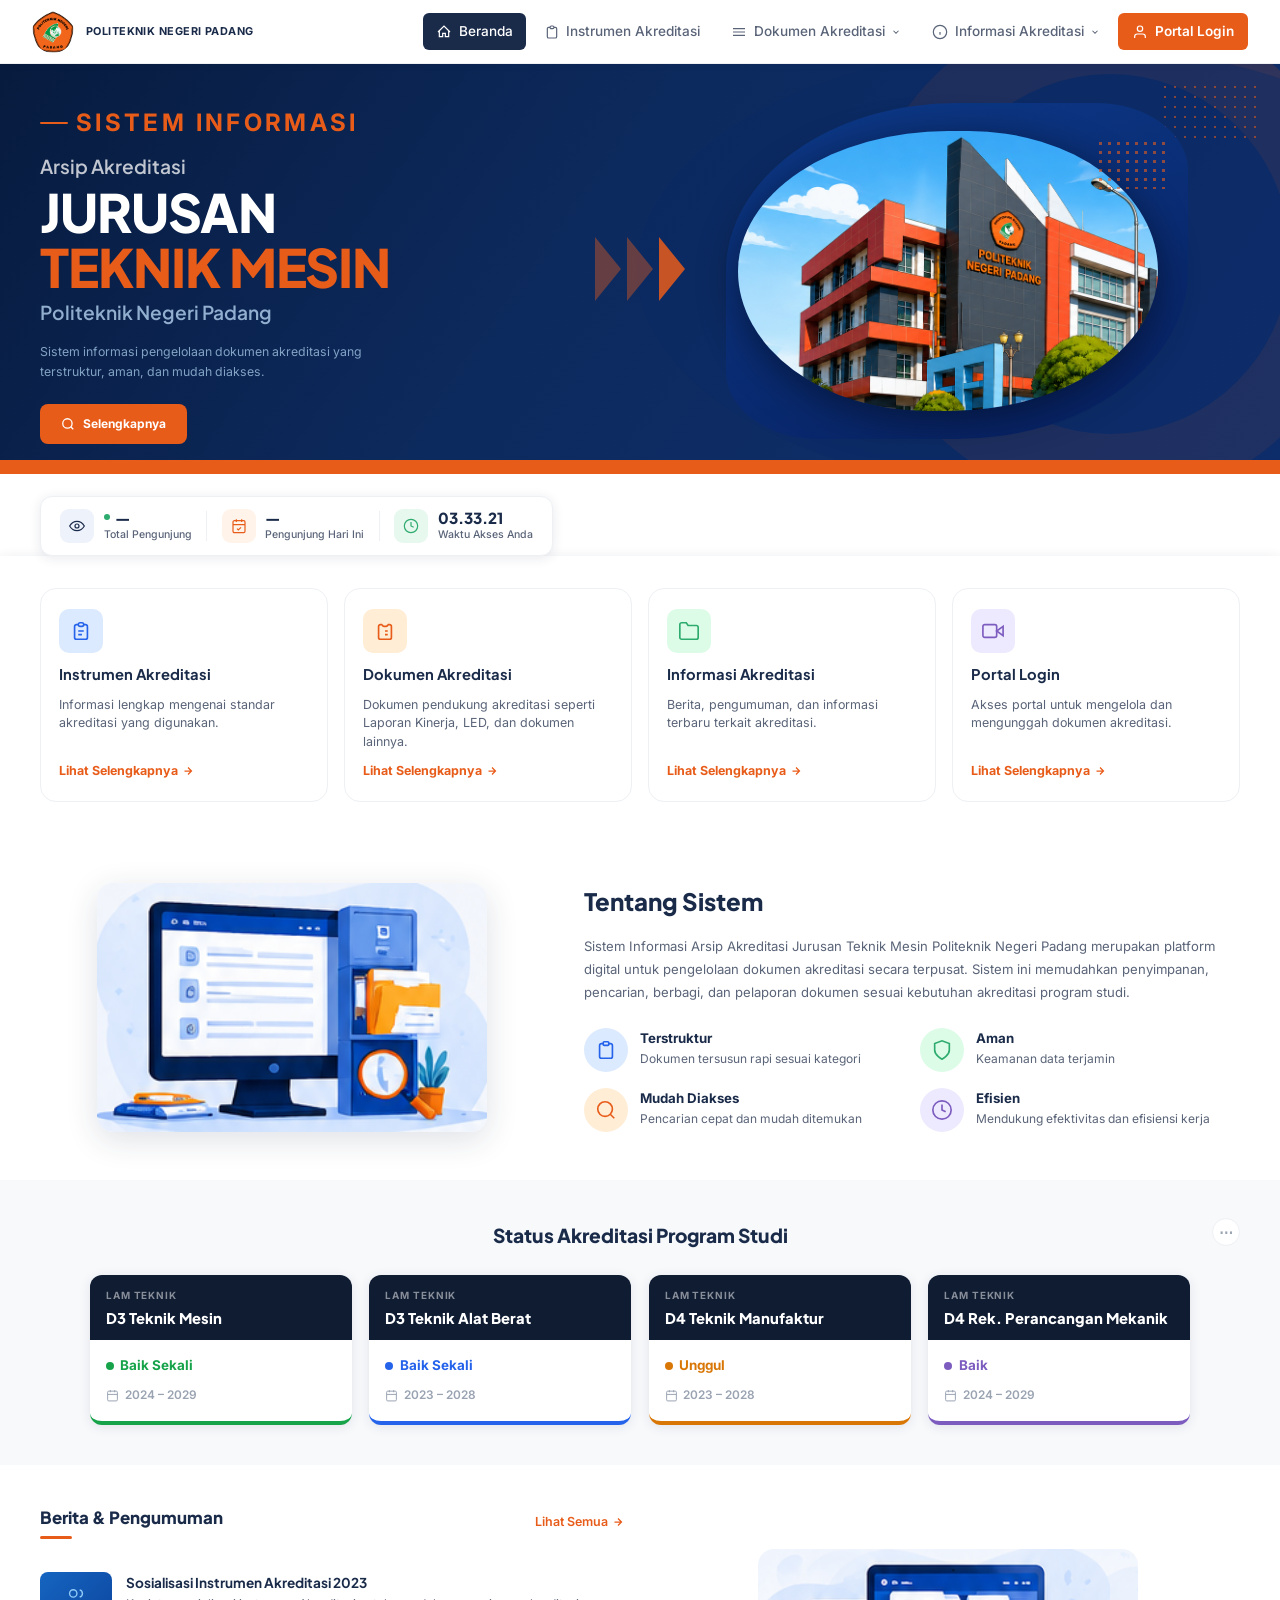
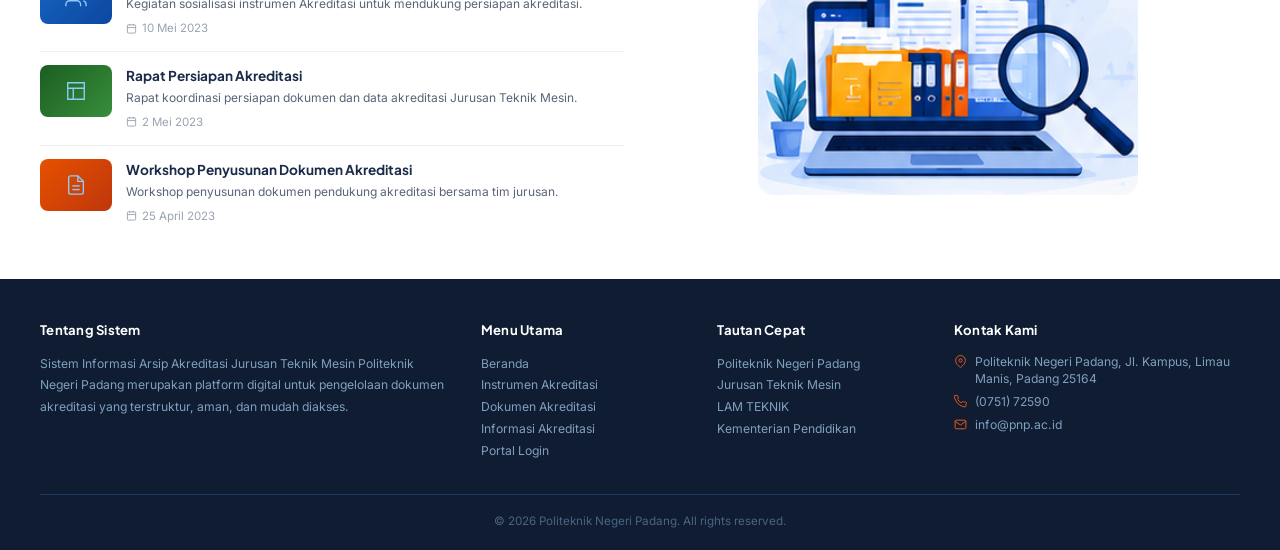
==== commit bfb1db12: "Update konten website" ====
--- a/index.html
+++ b/index.html
@@ -811,9 +811,10 @@
 <!-- STATISTIK PENGUNJUNG: counter otomatis via CountAPI (gratis, tanpa perlu server sendiri) -->
 <script>
 (function () {
-  // Ganti "pnp-jtm-akreditasi" dengan namespace unik milikmu sendiri agar
-  // angkanya tidak bercampur dengan website lain yang kebetulan pakai nama sama.
-  const NAMESPACE = 'pnp-jtm-akreditasi-2026';
+  // countapi.xyz (layanan lama) sudah tidak aktif lagi, jadi pakai alternatifnya:
+  // Ganti "pnp-jtm-akreditasi-2026-total" / "...-harian-" dengan key unik milikmu sendiri
+  // agar tidak bentrok dengan pengguna lain (key di layanan ini bersifat publik/terbuka).
+  const BASE = 'https://countapi.mileshilliard.com/api/v1/hit/';
   const totalEl = document.getElementById('stat-total');
   const todayEl = document.getElementById('stat-today');
   const timeEl  = document.getElementById('stat-time');
@@ -822,18 +823,15 @@
     return Number(n).toLocaleString('id-ID');
   }
 
-  // Key harian dibuat otomatis dari tanggal hari ini, jadi "hitungan hari ini"
-  // otomatis mulai dari 0 lagi tiap pergantian hari.
-  const todayKey = 'harian-' + new Date().toISOString().slice(0, 10);
-
-  // Hit = tambah 1 lalu kembalikan nilai terbaru. Dipanggil tiap kali halaman dibuka,
-  // jadi angkanya sama untuk SEMUA pengunjung (bukan cuma di browser sendiri).
-  fetch(`https://api.countapi.xyz/hit/${NAMESPACE}/total-pengunjung`)
+  const todayKey = 'pnp-jtm-akreditasi-2026-harian-' + new Date().toISOString().slice(0, 10);
+  const totalKey = 'pnp-jtm-akreditasi-2026-total';
+
+  fetch(BASE + totalKey)
     .then(r => r.json())
     .then(d => { totalEl.textContent = formatNumber(d.value); })
     .catch(() => { totalEl.textContent = '—'; });
 
-  fetch(`https://api.countapi.xyz/hit/${NAMESPACE}/${todayKey}`)
+  fetch(BASE + todayKey)
     .then(r => r.json())
     .then(d => { todayEl.textContent = formatNumber(d.value); })
     .catch(() => { todayEl.textContent = '—'; });
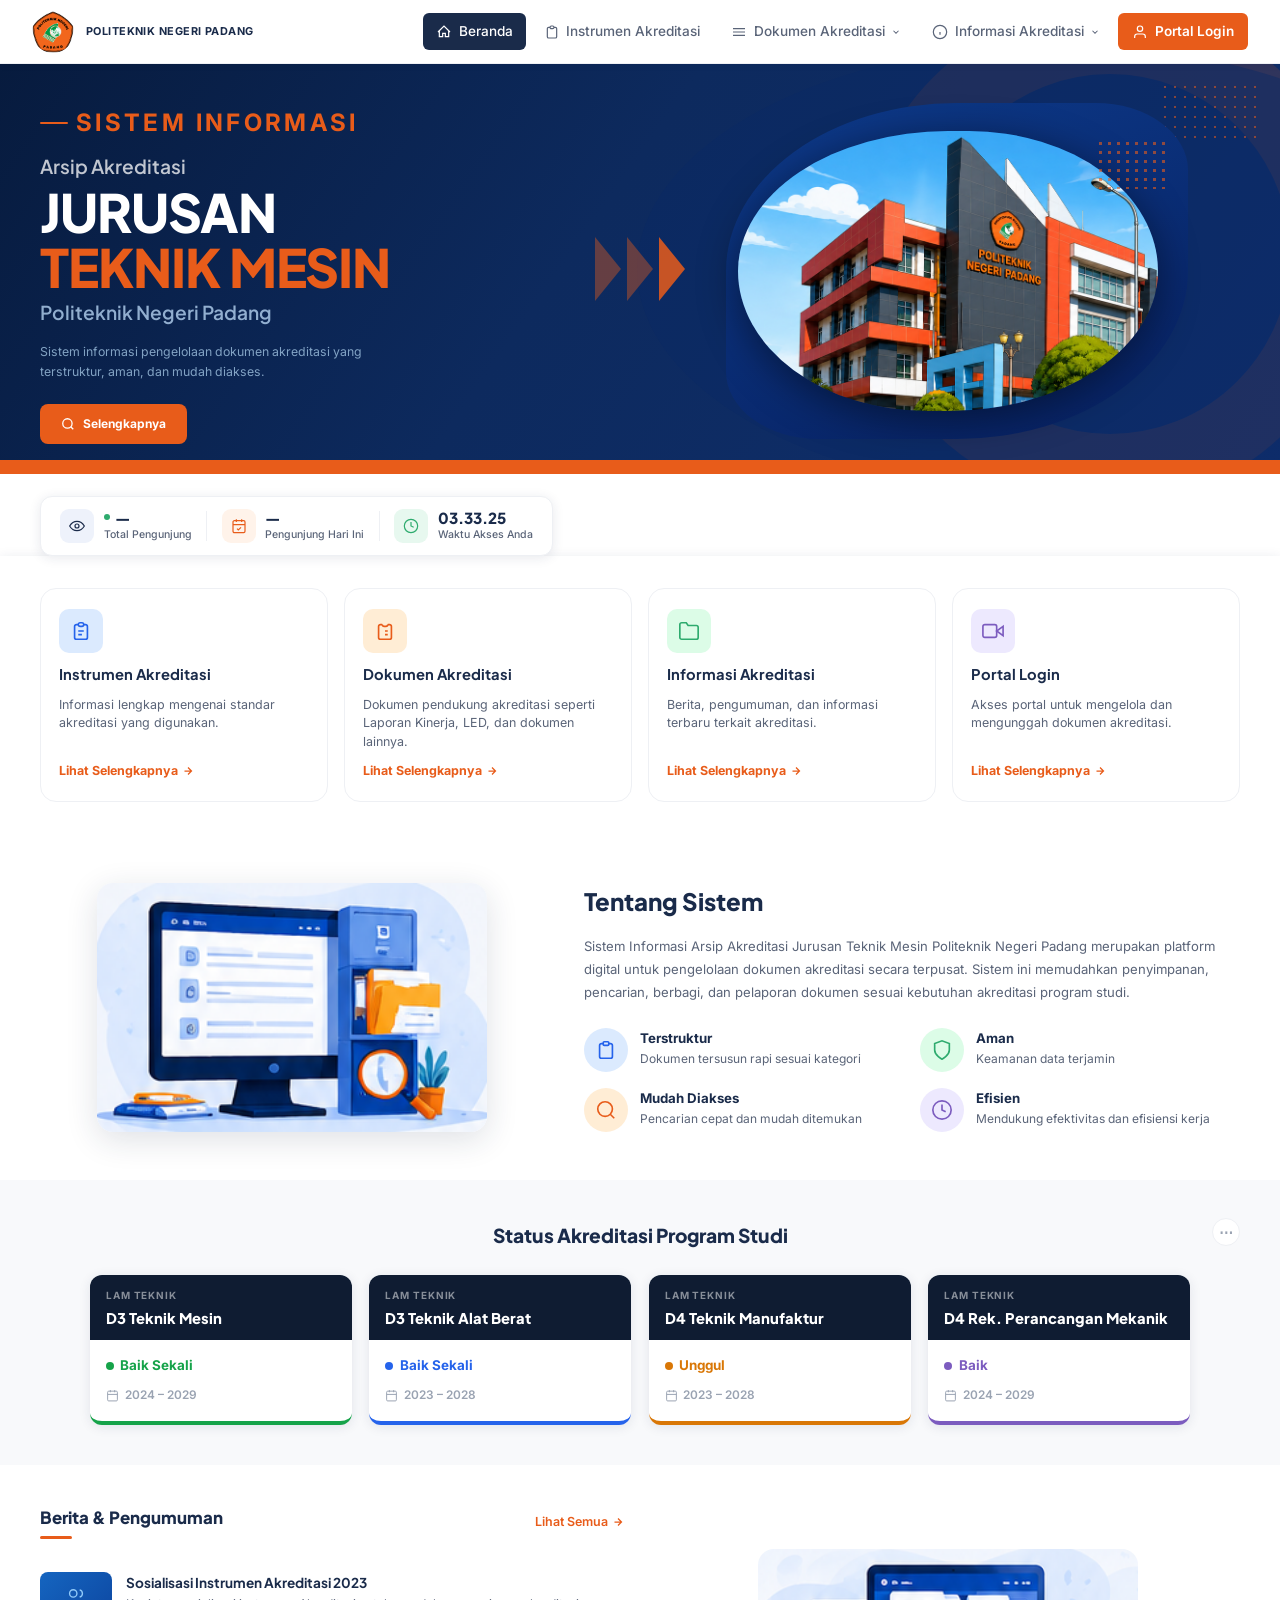
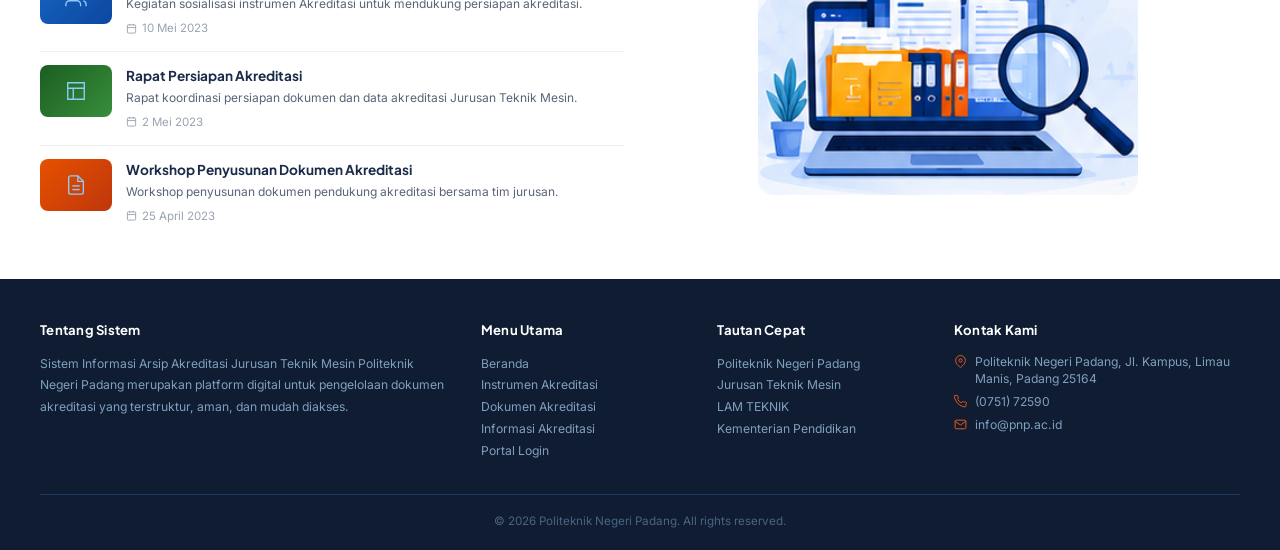
==== commit 7b37eef6: "Update konten website" ====
--- a/index.html
+++ b/index.html
@@ -808,33 +808,43 @@
 });
 </script>
 
-<!-- STATISTIK PENGUNJUNG: counter otomatis via CountAPI (gratis, tanpa perlu server sendiri) -->
+<!-- STATISTIK PENGUNJUNG: counter unik per-hari (localStorage) + CountAPI alternatif (gratis, tanpa server sendiri) -->
 <script>
 (function () {
-  // countapi.xyz (layanan lama) sudah tidak aktif lagi, jadi pakai alternatifnya:
-  // Ganti "pnp-jtm-akreditasi-2026-total" / "...-harian-" dengan key unik milikmu sendiri
+  // Ganti "pnp-jtm-akreditasi-2026-..." dengan key unik milikmu sendiri
   // agar tidak bentrok dengan pengguna lain (key di layanan ini bersifat publik/terbuka).
-  const BASE = 'https://countapi.mileshilliard.com/api/v1/hit/';
+  const BASE = 'https://countapi.mileshilliard.com/api/v1/';
   const totalEl = document.getElementById('stat-total');
   const todayEl = document.getElementById('stat-today');
   const timeEl  = document.getElementById('stat-time');
 
   function formatNumber(n) {
-    return Number(n).toLocaleString('id-ID');
+    return Number(n || 0).toLocaleString('id-ID');
   }
 
-  const todayKey = 'pnp-jtm-akreditasi-2026-harian-' + new Date().toISOString().slice(0, 10);
-  const totalKey = 'pnp-jtm-akreditasi-2026-total';
-
-  fetch(BASE + totalKey)
-    .then(r => r.json())
-    .then(d => { totalEl.textContent = formatNumber(d.value); })
-    .catch(() => { totalEl.textContent = '—'; });
-
-  fetch(BASE + todayKey)
-    .then(r => r.json())
-    .then(d => { todayEl.textContent = formatNumber(d.value); })
-    .catch(() => { todayEl.textContent = '—'; });
+  const todayStr  = new Date().toISOString().slice(0, 10);
+  const todayKey  = 'pnp-jtm-akreditasi-2026-harian-' + todayStr;
+  const totalKey  = 'pnp-jtm-akreditasi-2026-total';
+  const STAMP_KEY = 'pnp_jtm_last_visit_date'; // "stempel" tanggal kunjungan terakhir di browser ini
+
+  // Cek apakah browser ini SUDAH pernah dihitung hari ini
+  let sudahDihitungHariIni = false;
+  try {
+    sudahDihitungHariIni = localStorage.getItem(STAMP_KEY) === todayStr;
+  } catch (e) {
+    // Kalau localStorage diblokir browser, anggap saja belum pernah dihitung
+  }
+
+  if (sudahDihitungHariIni) {
+    // Sudah ada stempel hari ini -> cukup TAMPILKAN angka, jangan ditambah lagi
+    fetch(BASE + 'get/' + totalKey).then(r => r.json()).then(d => { totalEl.textContent = formatNumber(d.value); }).catch(() => { totalEl.textContent = '—'; });
+    fetch(BASE + 'get/' + todayKey).then(r => r.json()).then(d => { todayEl.textContent = formatNumber(d.value); }).catch(() => { todayEl.textContent = '—'; });
+  } else {
+    // Kunjungan pertama browser ini hari ini -> tambah +1, lalu tempel tanggal hari ini
+    fetch(BASE + 'hit/' + totalKey).then(r => r.json()).then(d => { totalEl.textContent = formatNumber(d.value); }).catch(() => { totalEl.textContent = '—'; });
+    fetch(BASE + 'hit/' + todayKey).then(r => r.json()).then(d => { todayEl.textContent = formatNumber(d.value); }).catch(() => { todayEl.textContent = '—'; });
+    try { localStorage.setItem(STAMP_KEY, todayStr); } catch (e) {}
+  }
 
   // Jam real-time (lokal di perangkat pengunjung)
   function updateClock() {
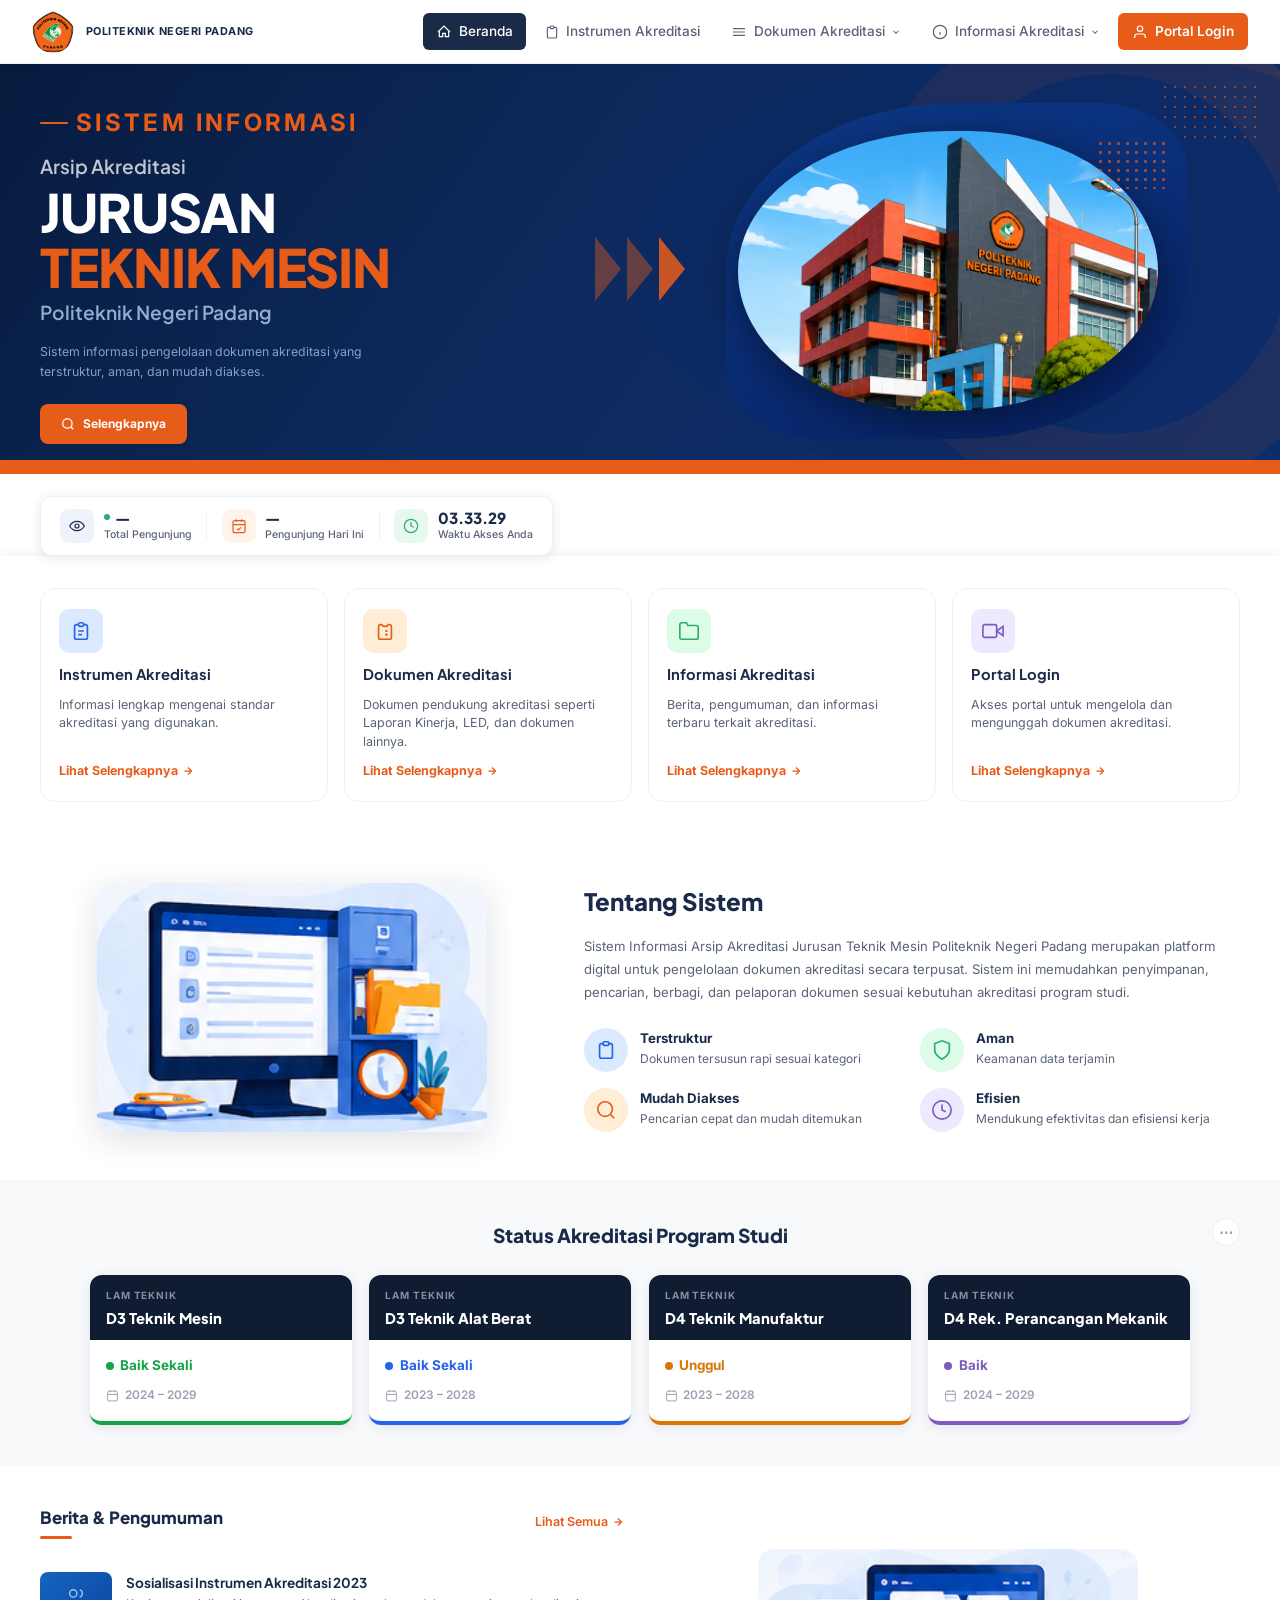
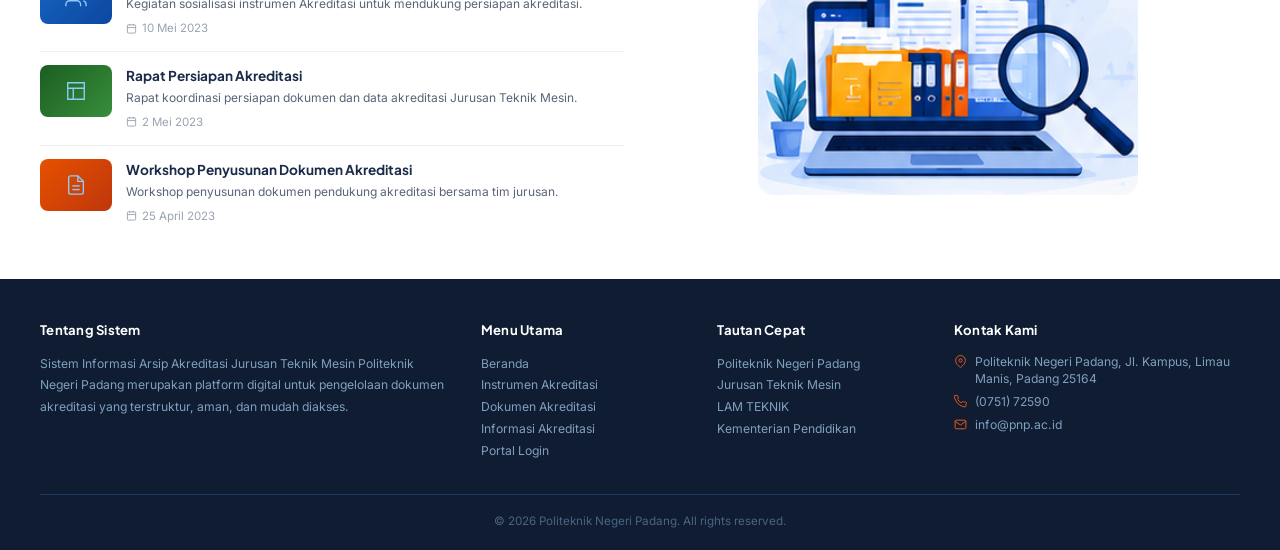
==== commit ff346b2f: "Update konten website" ====
--- a/index.html
+++ b/index.html
@@ -823,9 +823,9 @@
   }
 
   const todayStr  = new Date().toISOString().slice(0, 10);
-  const todayKey  = 'pnp-jtm-akreditasi-2026-harian-' + todayStr;
-  const totalKey  = 'pnp-jtm-akreditasi-2026-total';
-  const STAMP_KEY = 'pnp_jtm_last_visit_date'; // "stempel" tanggal kunjungan terakhir di browser ini
+  const todayKey  = 'pnp-jtm-akreditasi-2026-harian-v2-' + todayStr;
+  const totalKey  = 'pnp-jtm-akreditasi-2026-total-v2';
+  const STAMP_KEY = 'pnp_jtm_last_visit_date_v2'; // "stempel" tanggal kunjungan terakhir di browser ini
 
   // Cek apakah browser ini SUDAH pernah dihitung hari ini
   let sudahDihitungHariIni = false;
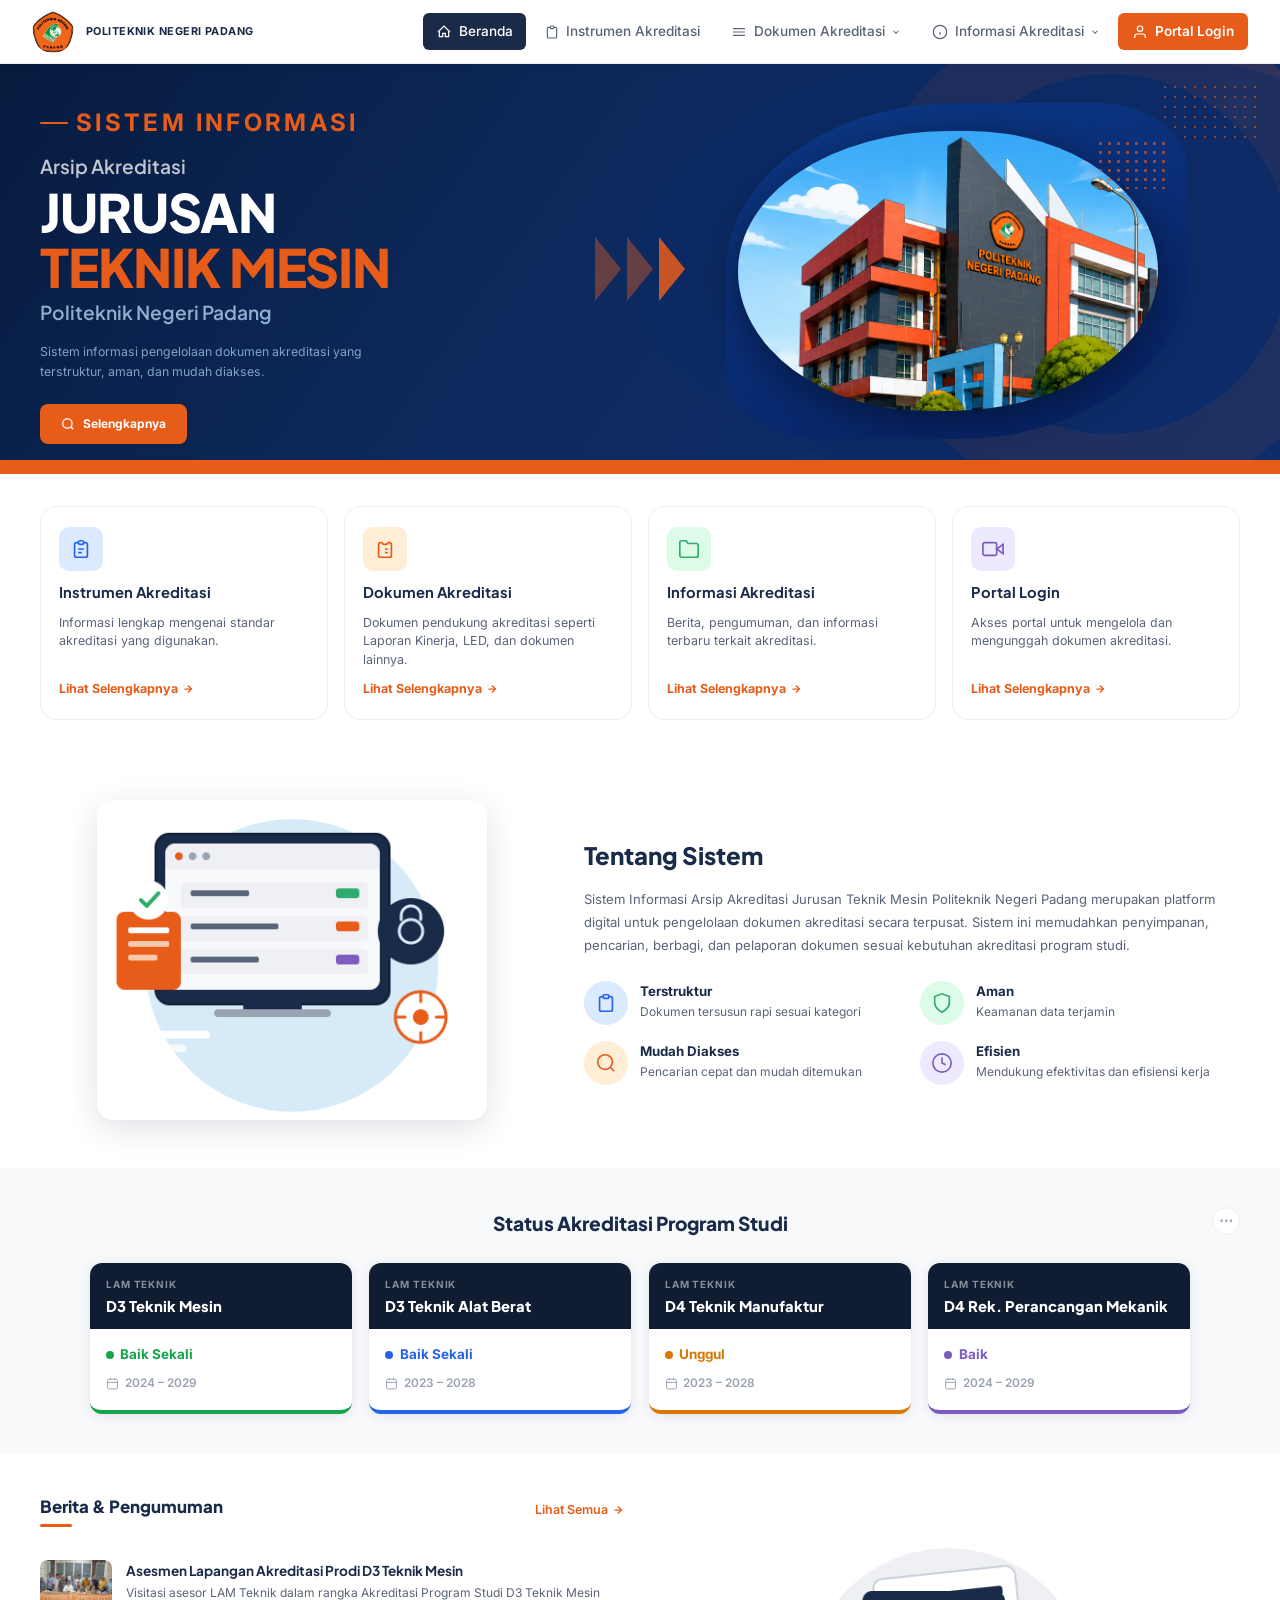
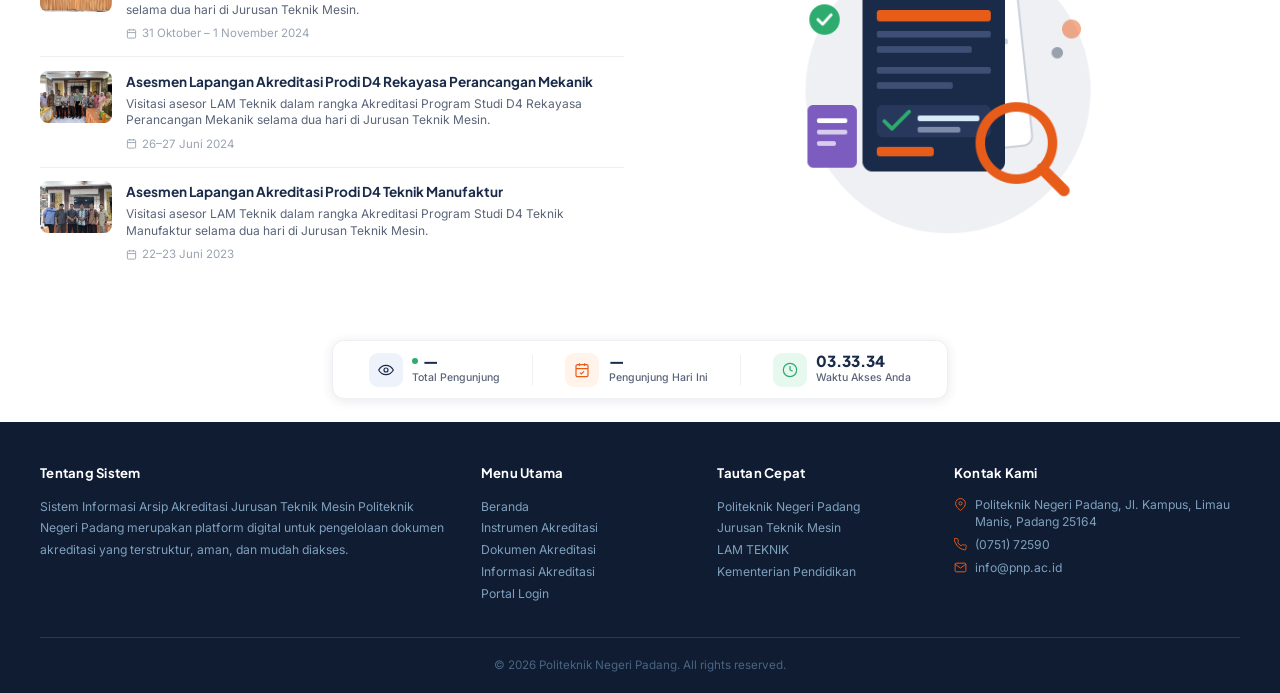
==== commit ae868ceb: "Update konten website" ====
--- a/index.html
+++ b/index.html
@@ -342,8 +342,10 @@
     .news-card { display: flex; gap: .9rem; align-items: flex-start; padding: .85rem 0; border-bottom: 1px solid var(--gray-100); cursor: pointer; transition: opacity .15s; }
     .news-card:last-child { border-bottom: none; }
     .news-card:hover { opacity: .82; }
-    .news-thumb-inner { width: 72px; height: 52px; border-radius: 8px; background: linear-gradient(135deg, #1565c0, #0d47a1); display: flex; align-items: center; justify-content: center; flex-shrink: 0; }
+    .news-thumb-inner { width: 72px; height: 52px; border-radius: 8px; background: linear-gradient(135deg, #1565c0, #0d47a1); display: flex; align-items: center; justify-content: center; flex-shrink: 0; overflow: hidden; }
     .news-thumb-inner svg { width: 22px; height: 22px; stroke: #90caf9; fill: none; stroke-width: 1.5; }
+    .news-thumb-inner img { width: 100%; height: 100%; object-fit: cover; }
+    a.news-card { text-decoration: none; color: inherit; }
     .news-body { flex: 1; }
     .news-body h4 { font-family: 'Plus Jakarta Sans', sans-serif; font-size: .85rem; font-weight: 700; color: var(--navy); margin-bottom: .2rem; }
     .news-body p { font-size: .75rem; color: var(--gray-600); line-height: 1.4; margin-bottom: .35rem; }
@@ -372,12 +374,12 @@
     .footer-bottom { border-top: 1px solid #1e3a60; padding-top: 1.1rem; text-align: center; font-size: .73rem; color: #4a6580; }
 
     /* STATISTIK PENGUNJUNG */
-    .stats-section { position: relative; z-index: 6; margin: 1.4rem 2.5rem 0; }
+    .stats-section { position: relative; z-index: 6; margin: 1.4rem 2.5rem; display: flex; justify-content: center; }
     .stats-box {
-      width: fit-content; max-width: 100%;
+      width: fit-content; min-width: 520px; max-width: 100%;
       background: var(--white); border-radius: 12px;
       box-shadow: var(--shadow); border: 1px solid var(--gray-100);
-      display: flex; align-items: center; padding: .7rem 1.2rem; gap: .9rem;
+      display: flex; align-items: center; justify-content: center; padding: .7rem 2.2rem; gap: 2rem;
     }
     .stat-item { display: flex; align-items: center; gap: .6rem; min-width: 0; }
     .stat-icon { width: 34px; height: 34px; border-radius: 9px; display: flex; align-items: center; justify-content: center; flex-shrink: 0; }
@@ -391,8 +393,8 @@
     .stats-live-dot { display: inline-block; width: 6px; height: 6px; border-radius: 50%; background: var(--green); animation: statsPulse 1.6s infinite; }
     @keyframes statsPulse { 0%,100% { opacity: 1; } 50% { opacity: .35; } }
     @media (max-width: 768px) {
-      .stats-section { margin: 1.2rem 1rem 0; }
-      .stats-box { flex-wrap: wrap; width: 100%; padding: 1rem; }
+      .stats-section { margin: 1.2rem 1rem; }
+      .stats-box { flex-wrap: wrap; width: 100%; min-width: 0; padding: 1rem; gap: .9rem; }
     }
 
     /* RESPONSIVE */
@@ -517,41 +519,6 @@
   <div class="hero-bottom-curve"></div>
 </section>
 
-<!-- STATISTIK PENGUNJUNG -->
-<section class="stats-section">
-  <div class="stats-box">
-    <div class="stat-item">
-      <div class="stat-icon navy">
-        <svg viewBox="0 0 24 24" stroke="#1a2b4a"><path d="M1 12s4-7 11-7 11 7 11 7-4 7-11 7-11-7-11-7z"/><circle cx="12" cy="12" r="3"/></svg>
-      </div>
-      <div>
-        <div class="stat-value"><span class="stats-live-dot"></span><span id="stat-total">0</span></div>
-        <div class="stat-label">Total Pengunjung</div>
-      </div>
-    </div>
-    <div class="stat-divider"></div>
-    <div class="stat-item">
-      <div class="stat-icon orange">
-        <svg viewBox="0 0 24 24" stroke="#e85c1a"><rect x="3" y="4" width="18" height="18" rx="2"/><path d="M16 2v4M8 2v4M3 10h18"/><path d="M9 16l2 2 4-4"/></svg>
-      </div>
-      <div>
-        <div class="stat-value" id="stat-today">0</div>
-        <div class="stat-label">Pengunjung Hari Ini</div>
-      </div>
-    </div>
-    <div class="stat-divider"></div>
-    <div class="stat-item">
-      <div class="stat-icon green">
-        <svg viewBox="0 0 24 24" stroke="#2eab6e"><circle cx="12" cy="12" r="10"/><polyline points="12 6 12 12 16 14"/></svg>
-      </div>
-      <div>
-        <div class="stat-value" id="stat-time">--:--:--</div>
-        <div class="stat-label">Waktu Akses Anda</div>
-      </div>
-    </div>
-  </div>
-</section>
-
 <!-- FEATURE CARDS -->
 <section class="features">
   <div class="feat-card">
@@ -696,31 +663,31 @@
   <h2 class="section-title">Berita &amp; Pengumuman</h2>
   <a href="kegiatan.html" class="link-all">Lihat Semua <svg viewBox="0 0 24 24"><path d="M5 12h14M12 5l7 7-7 7"/></svg></a>
 </div>
-    <div class="news-card">
-      <div class="news-thumb-inner"><svg viewBox="0 0 24 24"><path d="M17 21v-2a4 4 0 00-4-4H5a4 4 0 00-4 4v2"/><circle cx="9" cy="7" r="4"/><path d="M23 21v-2a4 4 0 00-3-3.87M16 3.13a4 4 0 010 7.75"/></svg></div>
+    <a href="kegiatan.html#d3tme-oktober2024" class="news-card">
+      <div class="news-thumb-inner"><img src="foto-d3tme/foto1.jpg" alt="Asesmen Lapangan D3 Teknik Mesin"></div>
       <div class="news-body">
-        <h4>Sosialisasi Instrumen Akreditasi 2023</h4>
-        <p>Kegiatan sosialisasi instrumen Akreditasi untuk mendukung persiapan akreditasi.</p>
-        <div class="news-date"><svg viewBox="0 0 24 24"><rect x="3" y="4" width="18" height="18" rx="2"/><path d="M16 2v4M8 2v4M3 10h18"/></svg>10 Mei 2023</div>
-      </div>
-    </div>
-    <div class="news-card">
-      <div class="news-thumb-inner" style="background:linear-gradient(135deg,#1b5e20,#388e3c)"><svg viewBox="0 0 24 24"><path d="M3 3h18v18H3zM3 9h18M9 21V9"/></svg></div>
+        <h4>Asesmen Lapangan Akreditasi Prodi D3 Teknik Mesin</h4>
+        <p>Visitasi asesor LAM Teknik dalam rangka Akreditasi Program Studi D3 Teknik Mesin selama dua hari di Jurusan Teknik Mesin.</p>
+        <div class="news-date"><svg viewBox="0 0 24 24"><rect x="3" y="4" width="18" height="18" rx="2"/><path d="M16 2v4M8 2v4M3 10h18"/></svg>31 Oktober – 1 November 2024</div>
+      </div>
+    </a>
+    <a href="kegiatan.html#d4rpm-juni2024" class="news-card">
+      <div class="news-thumb-inner"><img src="foto-d4rpm/foto1.jpg" alt="Asesmen Lapangan D4 Rekayasa Perancangan Mekanik"></div>
       <div class="news-body">
-        <h4>Rapat Persiapan Akreditasi</h4>
-        <p>Rapat koordinasi persiapan dokumen dan data akreditasi Jurusan Teknik Mesin.</p>
-        <div class="news-date"><svg viewBox="0 0 24 24"><rect x="3" y="4" width="18" height="18" rx="2"/><path d="M16 2v4M8 2v4M3 10h18"/></svg>2 Mei 2023</div>
-      </div>
-    </div>
-    <div class="news-card">
-      <div class="news-thumb-inner" style="background:linear-gradient(135deg,#e65100,#bf360c)"><svg viewBox="0 0 24 24"><path d="M14 2H6a2 2 0 00-2 2v16a2 2 0 002 2h12a2 2 0 002-2V8z"/><polyline points="14 2 14 8 20 8"/><line x1="16" y1="13" x2="8" y2="13"/><line x1="16" y1="17" x2="8" y2="17"/></svg></div>
+        <h4>Asesmen Lapangan Akreditasi Prodi D4 Rekayasa Perancangan Mekanik</h4>
+        <p>Visitasi asesor LAM Teknik dalam rangka Akreditasi Program Studi D4 Rekayasa Perancangan Mekanik selama dua hari di Jurusan Teknik Mesin.</p>
+        <div class="news-date"><svg viewBox="0 0 24 24"><rect x="3" y="4" width="18" height="18" rx="2"/><path d="M16 2v4M8 2v4M3 10h18"/></svg>26–27 Juni 2024</div>
+      </div>
+    </a>
+    <a href="kegiatan.html#d4tma-juni2023" class="news-card">
+      <div class="news-thumb-inner"><img src="foto-d4tma/foto1.jpg" alt="Asesmen Lapangan D4 Teknik Manufaktur"></div>
       <div class="news-body">
-        <h4>Workshop Penyusunan Dokumen Akreditasi</h4>
-        <p>Workshop penyusunan dokumen pendukung akreditasi bersama tim jurusan.</p>
-        <div class="news-date"><svg viewBox="0 0 24 24"><rect x="3" y="4" width="18" height="18" rx="2"/><path d="M16 2v4M8 2v4M3 10h18"/></svg>25 April 2023</div>
-      </div>
-    </div>
-  </div>
+        <h4>Asesmen Lapangan Akreditasi Prodi D4 Teknik Manufaktur</h4>
+        <p>Visitasi asesor LAM Teknik dalam rangka Akreditasi Program Studi D4 Teknik Manufaktur selama dua hari di Jurusan Teknik Mesin.</p>
+        <div class="news-date"><svg viewBox="0 0 24 24"><rect x="3" y="4" width="18" height="18" rx="2"/><path d="M16 2v4M8 2v4M3 10h18"/></svg>22–23 Juni 2023</div>
+      </div>
+    </a>
+    </div>
   <div class="news-illustration">
     <!-- Ganti src="ilustrasi2.png" dengan gambar kamu -->
     <img src="ilustrasi2.png" alt="Ilustrasi Dokumen"
@@ -728,6 +695,41 @@
     <div class="news-illustration-placeholder" style="display:none;">
       <svg viewBox="0 0 24 24"><path d="M21 15v4a2 2 0 01-2 2H5a2 2 0 01-2-2v-4"/><path d="M17 8l-5-5-5 5"/><path d="M12 3v12"/><rect x="2" y="14" width="20" height="7" rx="1"/></svg>
       <span>ilustrasi2.png</span>
+    </div>
+  </div>
+</section>
+
+<!-- STATISTIK PENGUNJUNG -->
+<section class="stats-section">
+  <div class="stats-box">
+    <div class="stat-item">
+      <div class="stat-icon navy">
+        <svg viewBox="0 0 24 24" stroke="#1a2b4a"><path d="M1 12s4-7 11-7 11 7 11 7-4 7-11 7-11-7-11-7z"/><circle cx="12" cy="12" r="3"/></svg>
+      </div>
+      <div>
+        <div class="stat-value"><span class="stats-live-dot"></span><span id="stat-total">0</span></div>
+        <div class="stat-label">Total Pengunjung</div>
+      </div>
+    </div>
+    <div class="stat-divider"></div>
+    <div class="stat-item">
+      <div class="stat-icon orange">
+        <svg viewBox="0 0 24 24" stroke="#e85c1a"><rect x="3" y="4" width="18" height="18" rx="2"/><path d="M16 2v4M8 2v4M3 10h18"/><path d="M9 16l2 2 4-4"/></svg>
+      </div>
+      <div>
+        <div class="stat-value" id="stat-today">0</div>
+        <div class="stat-label">Pengunjung Hari Ini</div>
+      </div>
+    </div>
+    <div class="stat-divider"></div>
+    <div class="stat-item">
+      <div class="stat-icon green">
+        <svg viewBox="0 0 24 24" stroke="#2eab6e"><circle cx="12" cy="12" r="10"/><polyline points="12 6 12 12 16 14"/></svg>
+      </div>
+      <div>
+        <div class="stat-value" id="stat-time">--:--:--</div>
+        <div class="stat-label">Waktu Akses Anda</div>
+      </div>
     </div>
   </div>
 </section>
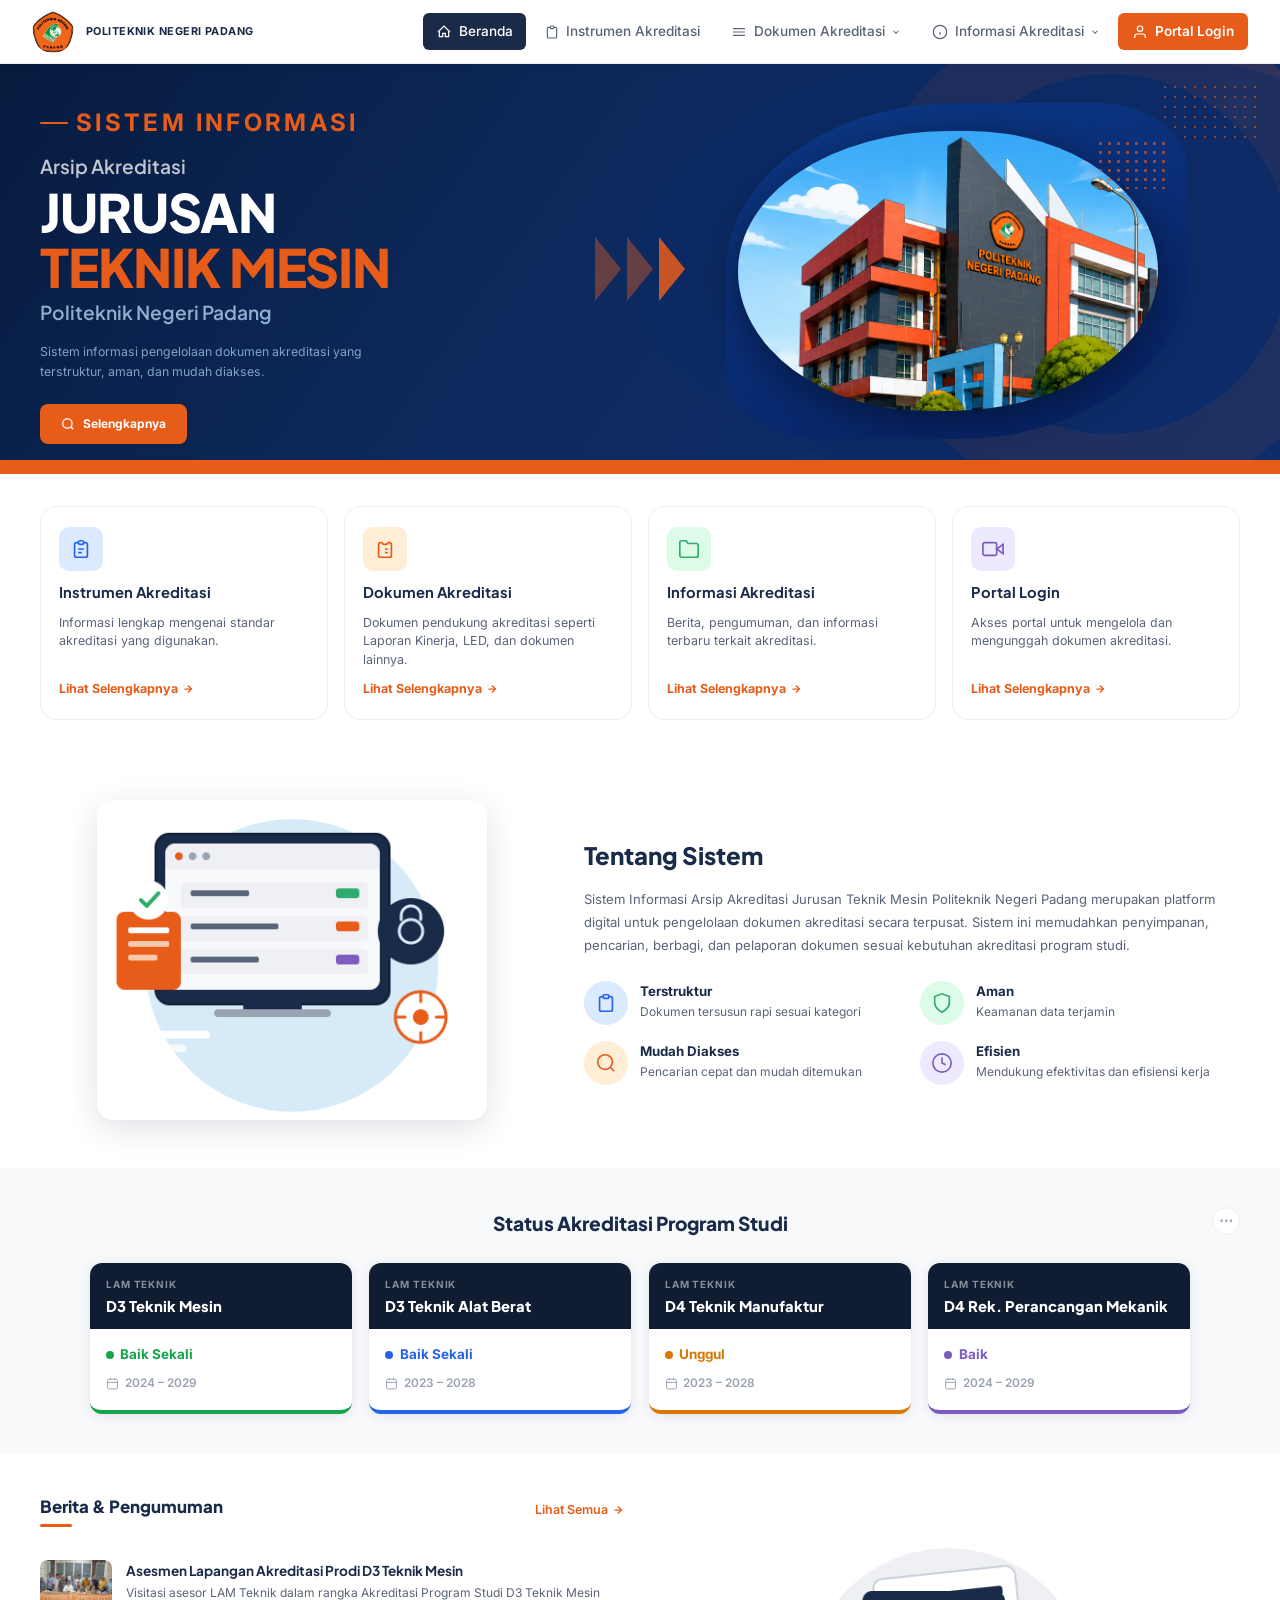
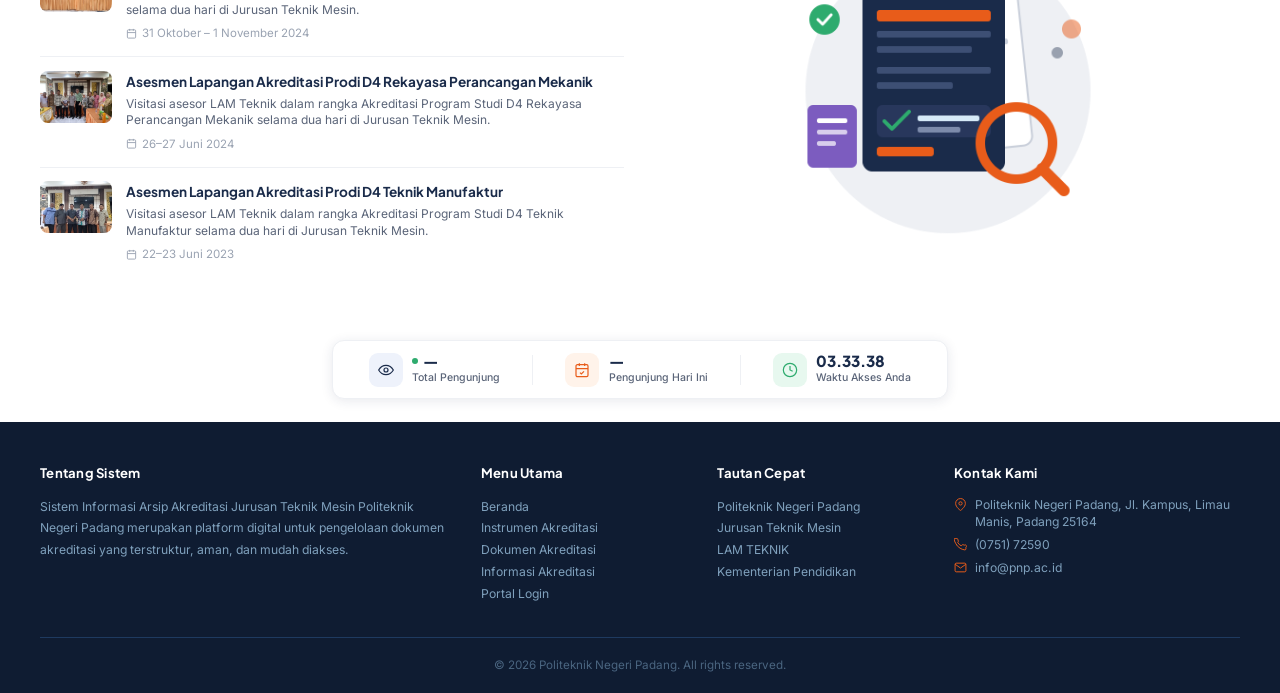
==== commit a4893826: "Update konten website" ====
--- a/index.html
+++ b/index.html
@@ -825,9 +825,9 @@
   }
 
   const todayStr  = new Date().toISOString().slice(0, 10);
-  const todayKey  = 'pnp-jtm-akreditasi-2026-harian-v2-' + todayStr;
-  const totalKey  = 'pnp-jtm-akreditasi-2026-total-v2';
-  const STAMP_KEY = 'pnp_jtm_last_visit_date_v2'; // "stempel" tanggal kunjungan terakhir di browser ini
+  const todayKey  = 'pnp-jtm-akreditasi-2026-harian-v3-' + todayStr;
+  const totalKey  = 'pnp-jtm-akreditasi-2026-total-v3';
+  const STAMP_KEY = 'pnp_jtm_last_visit_date_v3'; // "stempel" tanggal kunjungan terakhir di browser ini
 
   // Cek apakah browser ini SUDAH pernah dihitung hari ini
   let sudahDihitungHariIni = false;
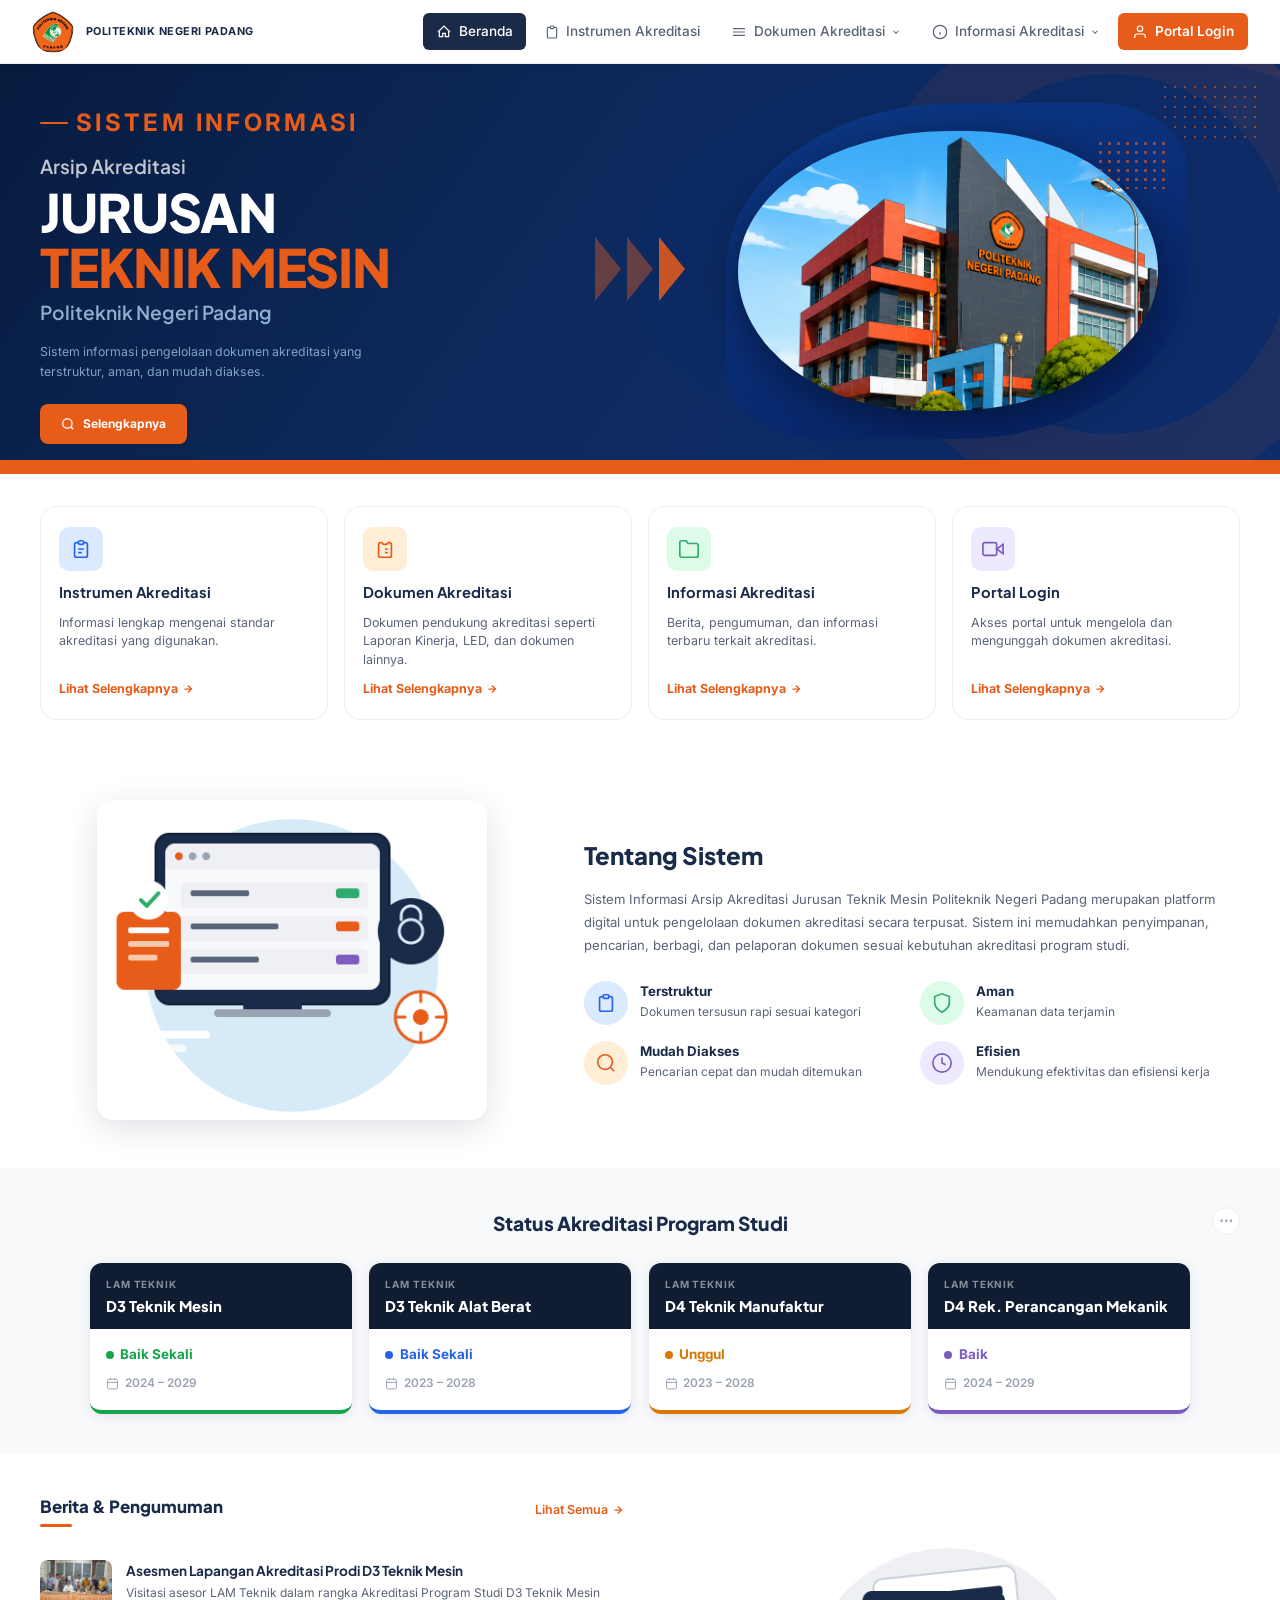
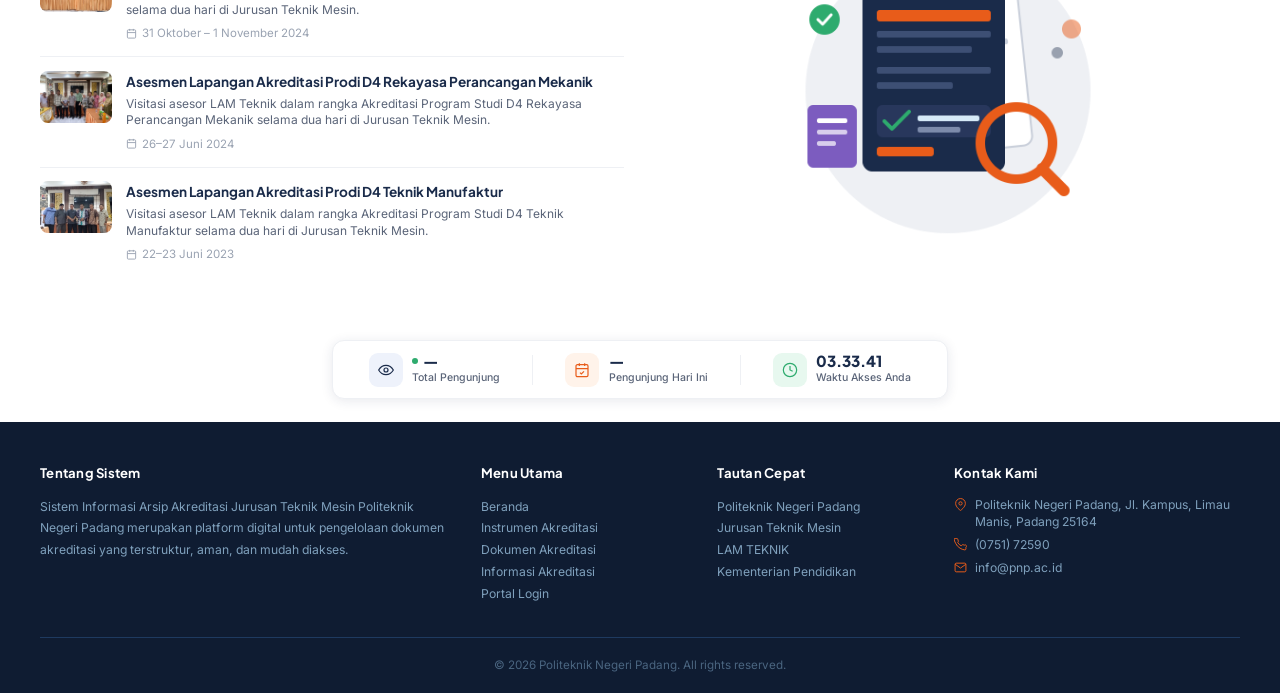
==== commit 54fce3bc: "Update konten website" ====
--- a/index.html
+++ b/index.html
@@ -419,9 +419,56 @@
       .main-content { grid-template-columns: 1fr; padding: 1.5rem; }
       .news-illustration { display: none; }
       nav { padding: 0 1rem; }
-      .nav-links li:not(:last-child) { display: none; }
       .footer-grid { grid-template-columns: 1fr; }
     }
+  
+    /* ===== NAV RESPONSIVE (HAMBURGER) ===== */
+    .nav-toggle {
+      display: none;
+      background: none;
+      border: none;
+      cursor: pointer;
+      padding: 6px;
+      margin-left: auto;
+      z-index: 210;
+    }
+    .nav-toggle svg { width: 26px; height: 26px; stroke: var(--navy, #1a2b4a); fill: none; stroke-width: 2; }
+
+    @media (max-width: 768px) {
+      .nav-toggle { display: block; }
+      .nav-links {
+        display: none;
+        position: absolute;
+        top: 64px;
+        left: 0;
+        width: 100%;
+        flex-direction: column;
+        align-items: stretch;
+        background: var(--white, #fff);
+        box-shadow: 0 8px 20px rgba(0,0,0,.10);
+        padding: .5rem 1rem 1rem;
+        gap: .15rem;
+        margin: 0;
+        max-height: calc(100vh - 64px);
+        overflow-y: auto;
+      }
+      .nav-links.active { display: flex; }
+      .nav-links li { width: 100%; }
+      .nav-links > li > a, .nav-links .nav-item > a { width: 100%; }
+      .nav-item .dropdown-menu {
+        display: none;
+        position: static;
+        box-shadow: none;
+        border: none;
+        min-width: 0;
+        width: 100%;
+        padding-left: 1rem;
+        margin-top: 0;
+        padding-top: 0;
+      }
+      .nav-item .dropdown-menu.active { display: block; }
+    }
+    /* ===== END NAV RESPONSIVE ===== */
   </style>
 </head>
 <body>
@@ -436,6 +483,9 @@
       <div class="inst">Politeknik Negeri Padang</div>
     </div>
   </a>
+  <button class="nav-toggle" id="navToggle" aria-label="Buka menu">
+    <svg viewBox="0 0 24 24"><path d="M3 6h18M3 12h18M3 18h18" stroke-linecap="round"/></svg>
+  </button>
   <ul class="nav-links">
     <li>
       <a href="index.html" class="active">
@@ -857,5 +907,23 @@
   setInterval(updateClock, 1000);
 })();
 </script>
+
+<script>
+(function () {
+  var toggle = document.getElementById('navToggle');
+  var links = document.querySelector('.nav-links');
+  if (toggle && links) {
+    toggle.addEventListener('click', function (e) {
+      e.stopPropagation();
+      links.classList.toggle('active');
+    });
+    document.addEventListener('click', function (e) {
+      if (!e.target.closest('.nav-links') && !e.target.closest('.nav-toggle')) {
+        links.classList.remove('active');
+      }
+    });
+  }
+})();
+</script>
 </body>
 </html>
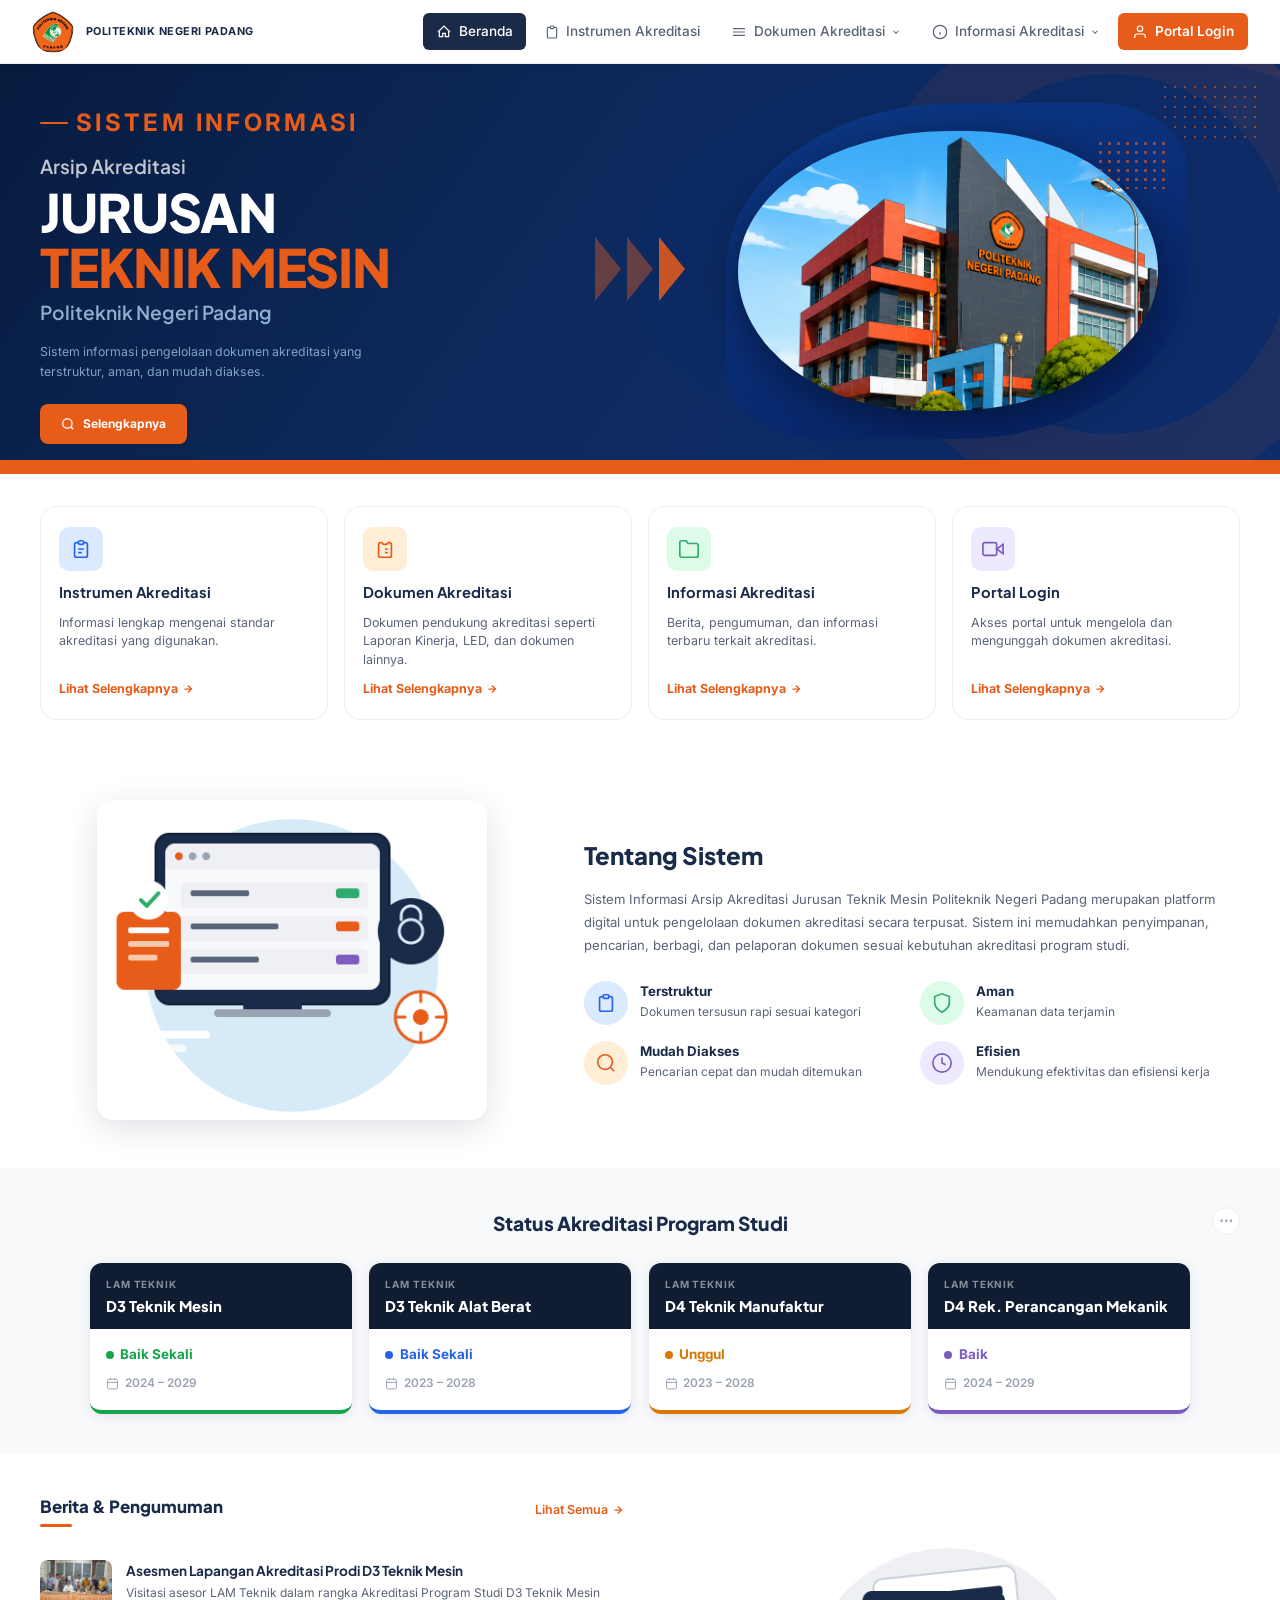
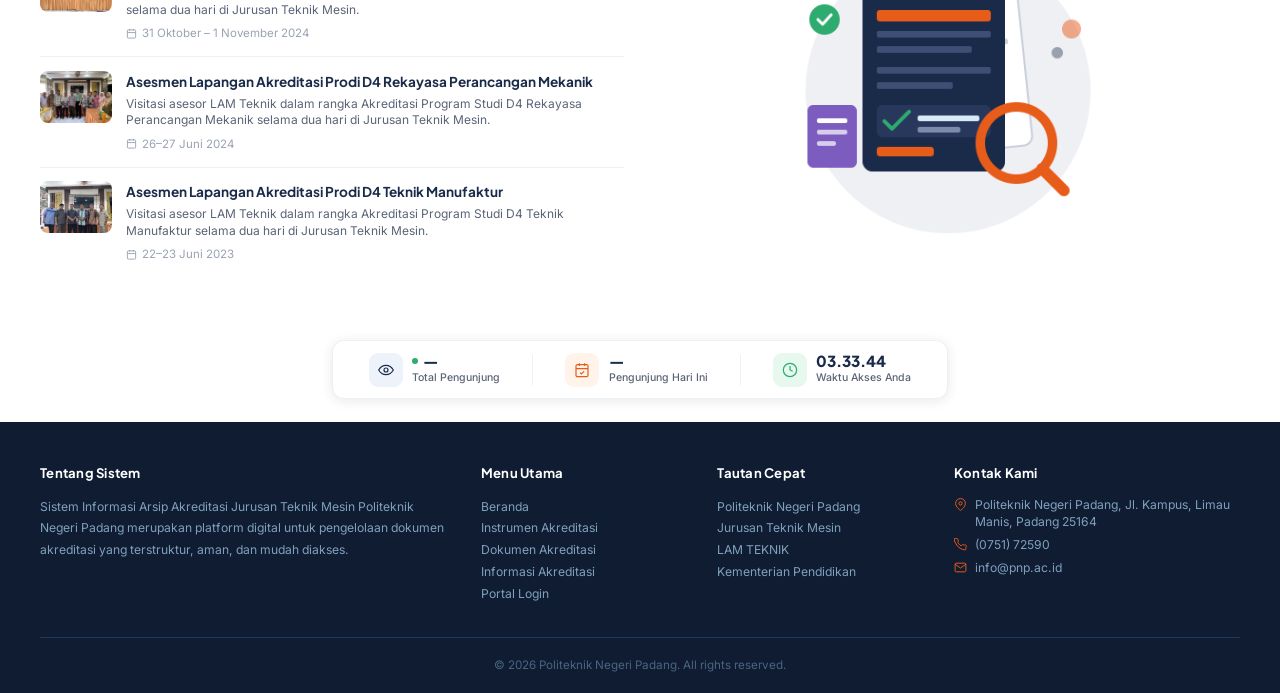
==== commit a9f91501: "Update konten website" ====
--- a/index.html
+++ b/index.html
@@ -863,9 +863,10 @@
 <!-- STATISTIK PENGUNJUNG: counter unik per-hari (localStorage) + CountAPI alternatif (gratis, tanpa server sendiri) -->
 <script>
 (function () {
-  // Ganti "pnp-jtm-akreditasi-2026-..." dengan key unik milikmu sendiri
-  // agar tidak bentrok dengan pengguna lain (key di layanan ini bersifat publik/terbuka).
-  const BASE = 'https://countapi.mileshilliard.com/api/v1/';
+  // Counter mandiri berbasis Cloudflare Worker + KV milik sendiri.
+  // Lebih stabil daripada layanan pihak ketiga gratis (mis. CountAPI) yang
+  // bisa berhenti beroperasi sewaktu-waktu tanpa pemberitahuan.
+  const BASE = 'https://pnp-jtm-counter.fauziahhanum.workers.dev';
   const totalEl = document.getElementById('stat-total');
   const todayEl = document.getElementById('stat-today');
   const timeEl  = document.getElementById('stat-time');
@@ -875,28 +876,75 @@
   }
 
   const todayStr  = new Date().toISOString().slice(0, 10);
-  const todayKey  = 'pnp-jtm-akreditasi-2026-harian-v3-' + todayStr;
-  const totalKey  = 'pnp-jtm-akreditasi-2026-total-v3';
-  const STAMP_KEY = 'pnp_jtm_last_visit_date_v3'; // "stempel" tanggal kunjungan terakhir di browser ini
-
-  // Cek apakah browser ini SUDAH pernah dihitung hari ini
-  let sudahDihitungHariIni = false;
-  try {
-    sudahDihitungHariIni = localStorage.getItem(STAMP_KEY) === todayStr;
-  } catch (e) {
-    // Kalau localStorage diblokir browser, anggap saja belum pernah dihitung
+  const STAMP_KEY = 'pnp_jtm_last_visit_date_v4'; // "stempel" tanggal kunjungan terakhir di browser ini
+
+  // Deteksi apakah halaman ini sedang dibuka dari lingkungan development
+  // (misalnya Live Server di VSCode, atau localhost lainnya). Kalau ya,
+  // JANGAN ikut menambah angka pengunjung asli di situs produksi -
+  // cukup tampilkan angka yang sudah ada (mode "hanya lihat").
+  const host = location.hostname;
+  const isLocalDev = (
+    host === 'localhost' ||
+    host === '127.0.0.1' ||
+    host === '' ||
+    host.endsWith('.local')
+  );
+
+  // Bungkus fetch dengan opsi anti-cache + query string acak (cache-buster).
+  // Ini penting terutama di HP: banyak jaringan seluler/proxy operator
+  // menyimpan (cache) hasil GET, sehingga angka yang tampil jadi "nyangkut"
+  // di nilai lama sampai cache-nya kedaluwarsa. Dengan menambahkan parameter
+  // acak di URL setiap kali + header no-store, permintaan selalu dianggap
+  // baru dan tidak akan diambil dari cache manapun (browser maupun jaringan).
+  function freshFetch(path) {
+    const bust = BASE + path + '?_=' + Date.now();
+    return fetch(bust, { cache: 'no-store' }).then(r => r.json());
   }
 
-  if (sudahDihitungHariIni) {
-    // Sudah ada stempel hari ini -> cukup TAMPILKAN angka, jangan ditambah lagi
-    fetch(BASE + 'get/' + totalKey).then(r => r.json()).then(d => { totalEl.textContent = formatNumber(d.value); }).catch(() => { totalEl.textContent = '—'; });
-    fetch(BASE + 'get/' + todayKey).then(r => r.json()).then(d => { todayEl.textContent = formatNumber(d.value); }).catch(() => { todayEl.textContent = '—'; });
-  } else {
-    // Kunjungan pertama browser ini hari ini -> tambah +1, lalu tempel tanggal hari ini
-    fetch(BASE + 'hit/' + totalKey).then(r => r.json()).then(d => { totalEl.textContent = formatNumber(d.value); }).catch(() => { totalEl.textContent = '—'; });
-    fetch(BASE + 'hit/' + todayKey).then(r => r.json()).then(d => { todayEl.textContent = formatNumber(d.value); }).catch(() => { todayEl.textContent = '—'; });
-    try { localStorage.setItem(STAMP_KEY, todayStr); } catch (e) {}
+  function tampilkan(d) {
+    totalEl.textContent = formatNumber(d.total);
+    todayEl.textContent = formatNumber(d.today);
   }
+
+  function refreshStats() {
+    // Cek apakah browser ini SUDAH pernah dihitung hari ini
+    let sudahDihitungHariIni = false;
+    try {
+      sudahDihitungHariIni = localStorage.getItem(STAMP_KEY) === todayStr;
+    } catch (e) {
+      // Kalau localStorage diblokir browser, anggap saja belum pernah dihitung
+    }
+
+    if (isLocalDev) {
+      // Lagi testing lokal (Live Server/localhost) -> jangan pernah menghitung,
+      // cukup tampilkan angka asli dari worker sebagai referensi.
+      freshFetch('/get').then(tampilkan).catch(() => { totalEl.textContent = '—'; todayEl.textContent = '—'; });
+      return;
+    }
+
+    if (sudahDihitungHariIni) {
+      // Sudah ada stempel hari ini -> cukup TAMPILKAN angka terbaru, jangan ditambah lagi
+      freshFetch('/get').then(tampilkan).catch(() => { totalEl.textContent = '—'; todayEl.textContent = '—'; });
+    } else {
+      // Kunjungan pertama browser ini hari ini -> tambah +1, lalu tempel tanggal hari ini
+      freshFetch('/hit').then(tampilkan).catch(() => { totalEl.textContent = '—'; todayEl.textContent = '—'; });
+      try { localStorage.setItem(STAMP_KEY, todayStr); } catch (e) {}
+    }
+  }
+
+  refreshStats();
+
+  // Banyak browser mobile (Safari/Chrome di HP) menyimpan halaman di
+  // "bfcache" saat kamu pindah tab/aplikasi lalu balik lagi, sehingga
+  // script TIDAK dijalankan ulang dan angka tidak pernah di-refresh.
+  // Dua listener di bawah memaksa data diambil ulang setiap kali halaman
+  // ini terlihat kembali di layar.
+  window.addEventListener('pageshow', function (e) {
+    if (e.persisted) refreshStats();
+  });
+  document.addEventListener('visibilitychange', function () {
+    if (document.visibilityState === 'visible') refreshStats();
+  });
 
   // Jam real-time (lokal di perangkat pengunjung)
   function updateClock() {
